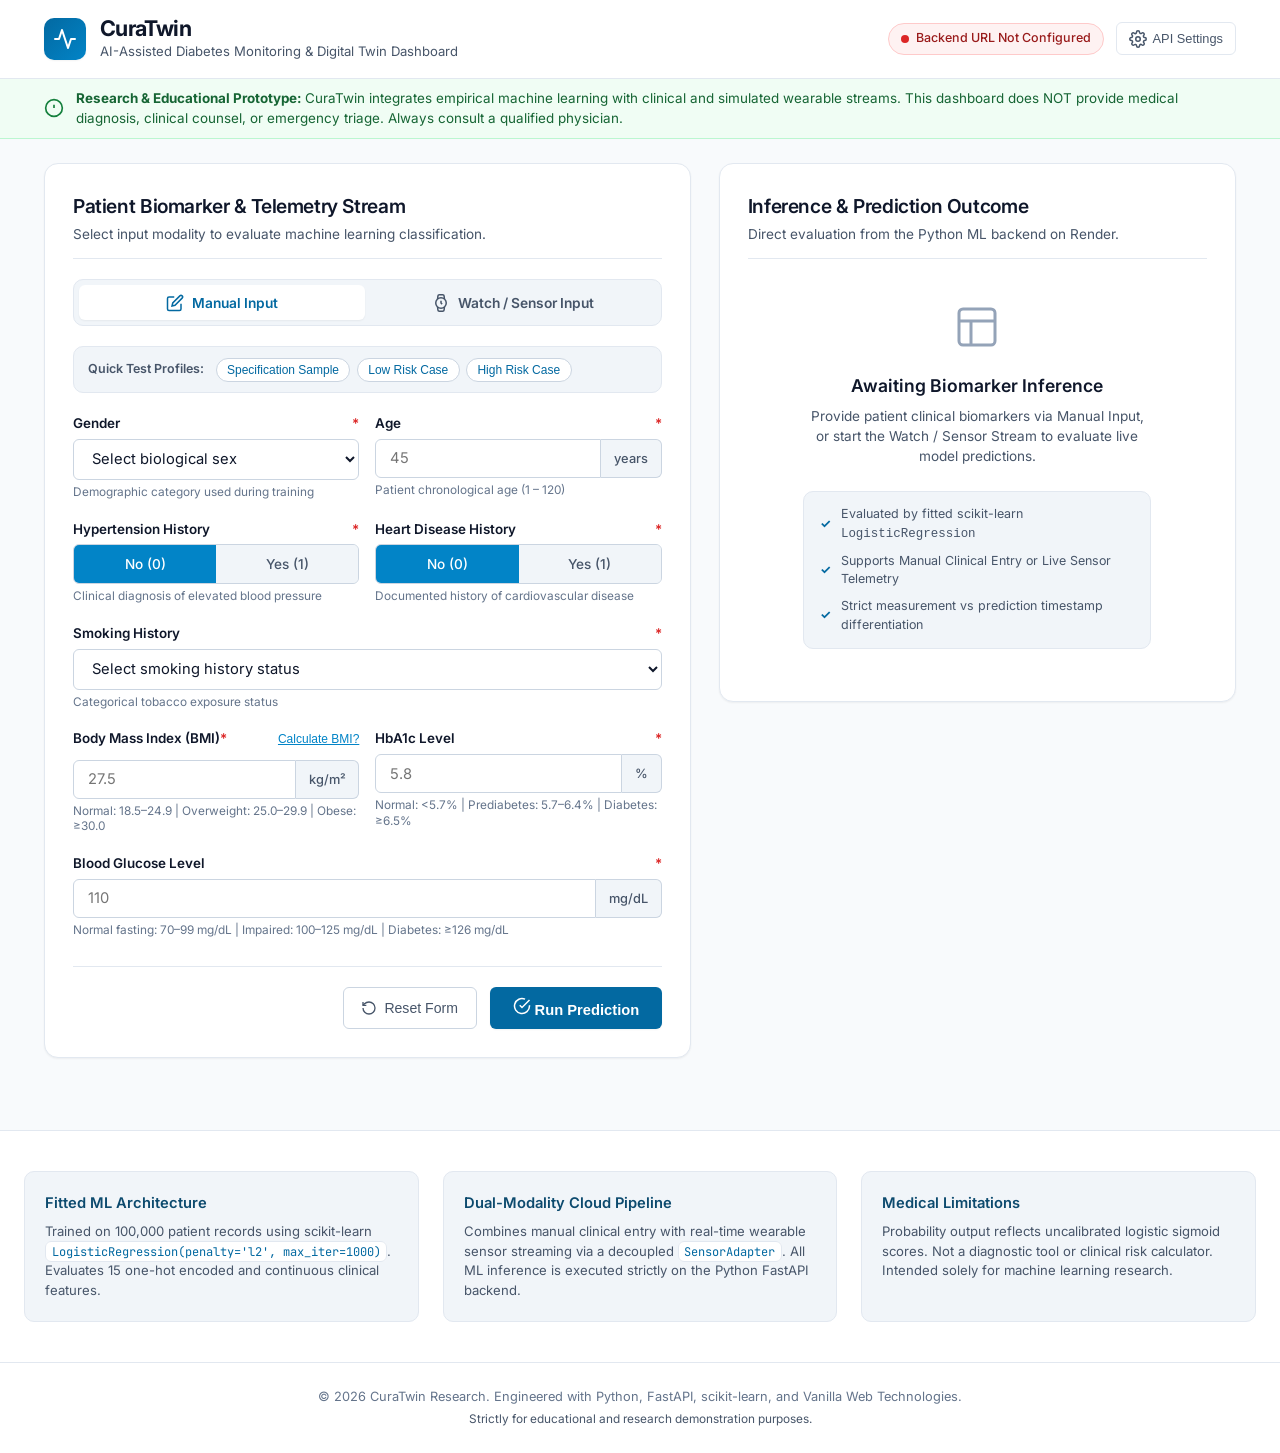
==== frontend/index.html @ a69159b0 "feat: add CuraTwin FastAPI backend and ML model artifact" ====
<!DOCTYPE html>
<html lang="en">
<head>
  <meta charset="UTF-8" />
  <meta name="viewport" content="width=device-width, initial-scale=1.0" />
  <title>CuraTwin — AI-Assisted Diabetes Monitoring &amp; Digital Twin Dashboard</title>
  <meta name="description" content="AI-assisted diabetes monitoring and patient digital twin prototype combining manual clinical inputs with wearable sensor telemetry." />
  
  <!-- Modern Healthcare Typography -->
  <link rel="preconnect" href="https://fonts.googleapis.com" />
  <link rel="preconnect" href="https://fonts.gstatic.com" crossorigin />
  <link href="https://fonts.googleapis.com/css2?family=Inter:wght@300;400;500;600;700&family=JetBrains+Mono:wght@400;500&display=swap" rel="stylesheet" />
  
  <!-- Stylesheet -->
  <link rel="stylesheet" href="./style.css" />
</head>
<body>
  <!-- Header / Navigation -->
  <header class="app-header" role="banner">
    <div class="header-container">
      <div class="brand-group">
        <div class="brand-icon" aria-hidden="true">
          <svg width="24" height="24" viewBox="0 0 24 24" fill="none" stroke="currentColor" stroke-width="2" stroke-linecap="round" stroke-linejoin="round">
            <path d="M22 12h-4l-3 9L9 3l-3 9H2" />
          </svg>
        </div>
        <div>
          <h1 class="brand-title">CuraTwin</h1>
          <p class="brand-subtitle">AI-Assisted Diabetes Monitoring &amp; Digital Twin Dashboard</p>
        </div>
      </div>

      <!-- Backend Connection Status Indicator & API Config -->
      <div class="header-actions">
        <div id="backend-status-badge" class="status-badge status-checking" role="status" aria-live="polite">
          <span class="status-dot"></span>
          <span id="backend-status-text" class="status-label">Checking Backend...</span>
        </div>
        <button id="btn-api-config" class="btn-ghost" title="Configure API URL" aria-label="Configure API endpoint URL">
          <svg width="18" height="18" viewBox="0 0 24 24" fill="none" stroke="currentColor" stroke-width="2" stroke-linecap="round" stroke-linejoin="round">
            <circle cx="12" cy="12" r="3" />
            <path d="M19.4 15a1.65 1.65 0 0 0 .33 1.82l.06.06a2 2 0 0 1 0 2.83 2 2 0 0 1-2.83 0l-.06-.06a1.65 1.65 0 0 0-1.82-.33 1.65 1.65 0 0 0-1 1.51V21a2 2 0 0 1-2 2 2 2 0 0 1-2-2v-.09A1.65 1.65 0 0 0 9 19.4a1.65 1.65 0 0 0-1.82.33l-.06.06a2 2 0 0 1-2.83 0 2 2 0 0 1 0-2.83l.06-.06a1.65 1.65 0 0 0 .33-1.82 1.65 1.65 0 0 0-1.51-1H3a2 2 0 0 1-2-2 2 2 0 0 1 2-2h.09A1.65 1.65 0 0 0 4.6 9a1.65 1.65 0 0 0-.33-1.82l-.06-.06a2 2 0 0 1 0-2.83 2 2 0 0 1 2.83 0l.06.06a1.65 1.65 0 0 0 1.82.33H9a1.65 1.65 0 0 0 1-1.51V3a2 2 0 0 1 2-2 2 2 0 0 1 2 2v.09a1.65 1.65 0 0 0 1 1.51 1.65 1.65 0 0 0 1.82-.33l.06-.06a2 2 0 0 1 2.83 0 2 2 0 0 1 0 2.83l-.06.06a1.65 1.65 0 0 0-.33 1.82V9a1.65 1.65 0 0 0 1.51 1H21a2 2 0 0 1 2 2 2 2 0 0 1-2 2h-.09a1.65 1.65 0 0 0-1.51 1z" />
          </svg>
          <span class="btn-text">API Settings</span>
        </button>
      </div>
    </div>
  </header>

  <!-- Research Disclaimer Banner -->
  <div class="banner-disclaimer" role="alert">
    <div class="banner-content">
      <svg class="banner-icon" width="20" height="20" viewBox="0 0 24 24" fill="none" stroke="currentColor" stroke-width="2">
        <circle cx="12" cy="12" r="10" />
        <line x1="12" y1="8" x2="12" y2="12" />
        <line x1="12" y1="16" x2="12.01" y2="16" />
      </svg>
      <div>
        <strong>Research &amp; Educational Prototype:</strong>
        CuraTwin integrates empirical machine learning with clinical and simulated wearable streams. This dashboard does NOT provide medical diagnosis, clinical counsel, or emergency triage. Always consult a qualified physician.
      </div>
    </div>
  </div>

  <!-- API URL Configuration Modal (Hidden by default) -->
  <dialog id="modal-api-config" class="modal">
    <div class="modal-card">
      <div class="modal-header">
        <h3 class="modal-title">Backend API Endpoint</h3>
        <button id="btn-close-modal" class="btn-icon" aria-label="Close settings">&times;</button>
      </div>
      <p class="modal-desc">
        Configure the active REST API URL. For production deployments on GitHub Pages, point this to your Render service.
      </p>
      <div class="form-group">
        <label for="input-api-url" class="field-label">API Base URL</label>
        <input type="url" id="input-api-url" class="form-control" placeholder="https://diawatch-ai-backend.onrender.com" />
        <span class="field-hint">e.g. <code>https://diawatch-ai-backend.onrender.com</code> or <code>http://localhost:8000</code></span>
      </div>
      <div class="modal-footer">
        <button id="btn-reset-api-url" class="btn-secondary">Reset to Default</button>
        <button id="btn-test-save-api" class="btn-primary">Test &amp; Save</button>
      </div>
    </div>
  </dialog>

  <!-- Main Application Container -->
  <main class="main-layout" role="main">
    <div class="grid-container">
      
      <!-- LEFT COLUMN: Dual-Mode Patient Input & Telemetry Card -->
      <section class="card form-card" aria-labelledby="form-heading">
        <div class="card-header">
          <div>
            <h2 id="form-heading" class="card-title">Patient Biomarker &amp; Telemetry Stream</h2>
            <p class="card-subtitle">Select input modality to evaluate machine learning classification.</p>
          </div>
        </div>

        <!-- Mode Selector: Manual Clinical Input vs Watch / Sensor Input -->
        <div class="mode-tabs-container" role="tablist" aria-label="Data Input Mode">
          <button type="button" id="tab-mode-manual" class="mode-tab active" role="tab" aria-selected="true" aria-controls="view-mode-manual">
            <svg width="18" height="18" viewBox="0 0 24 24" fill="none" stroke="currentColor" stroke-width="2">
              <path d="M11 4H4a2 2 0 0 0-2 2v14a2 2 0 0 0 2 2h14a2 2 0 0 0 2-2v-7" />
              <path d="M18.5 2.5a2.121 2.121 0 0 1 3 3L12 15l-4 1 1-4 9.5-9.5z" />
            </svg>
            <span>Manual Input</span>
          </button>
          <button type="button" id="tab-mode-sensor" class="mode-tab" role="tab" aria-selected="false" aria-controls="view-mode-sensor">
            <svg width="18" height="18" viewBox="0 0 24 24" fill="none" stroke="currentColor" stroke-width="2">
              <circle cx="12" cy="12" r="7" />
              <polyline points="12 9 12 12 13.5 13.5" />
              <path d="M16.51 17.35l-.35 3.83a2 2 0 0 1-2 1.82H9.83a2 2 0 0 1-2-1.82l-.35-3.83m.01-10.7l.35-3.83A2 2 0 0 1 9.83 1h4.35a2 2 0 0 1 2 1.82l.35 3.83" />
            </svg>
            <span>Watch / Sensor Input</span>
            <span id="sensor-tab-live-badge" class="tab-live-badge" hidden>LIVE</span>
          </button>
        </div>

        <!-- ================================================================= -->
        <!-- MODE A: MANUAL CLINICAL INPUT (Existing Form Completely Preserved) -->
        <!-- ================================================================= -->
        <div id="view-mode-manual" class="mode-view active" role="tabpanel" aria-labelledby="tab-mode-manual">
          
          <!-- Quick Profile Presets -->
          <div class="preset-bar">
            <span class="preset-label">Quick Test Profiles:</span>
            <div class="preset-buttons">
              <button type="button" id="btn-preset-prompt" class="btn-pill" title="Load sample from project specification">Specification Sample</button>
              <button type="button" id="btn-preset-healthy" class="btn-pill" title="Load healthy biomarker profile">Low Risk Case</button>
              <button type="button" id="btn-preset-elevated" class="btn-pill" title="Load elevated risk biomarker profile">High Risk Case</button>
            </div>
          </div>

          <form id="diabetes-form" novalidate>
            <div class="form-grid">
              
              <!-- Gender -->
              <div class="form-group">
                <label for="gender" class="field-label">
                  Gender <span class="required">*</span>
                </label>
                <select id="gender" name="gender" class="form-control" required aria-required="true">
                  <option value="" disabled selected>Select biological sex</option>
                  <option value="Female">Female</option>
                  <option value="Male">Male</option>
                  <option value="Other">Other</option>
                </select>
                <span class="field-hint">Demographic category used during training</span>
              </div>

              <!-- Age -->
              <div class="form-group">
                <label for="age" class="field-label">
                  Age <span class="required">*</span>
                </label>
                <div class="input-with-addon">
                  <input type="number" id="age" name="age" class="form-control" min="1" max="120" step="1" placeholder="45" required aria-required="true" />
                  <span class="input-addon">years</span>
                </div>
                <span class="field-hint">Patient chronological age (1 – 120)</span>
              </div>

              <!-- Hypertension Toggle -->
              <div class="form-group">
                <label class="field-label">
                  Hypertension History <span class="required">*</span>
                </label>
                <div class="toggle-group" role="radiogroup" aria-label="Hypertension History">
                  <label class="toggle-option">
                    <input type="radio" name="hypertension" value="0" checked />
                    <span class="toggle-pill">No (0)</span>
                  </label>
                  <label class="toggle-option">
                    <input type="radio" name="hypertension" value="1" />
                    <span class="toggle-pill">Yes (1)</span>
                  </label>
                </div>
                <span class="field-hint">Clinical diagnosis of elevated blood pressure</span>
              </div>

              <!-- Heart Disease Toggle -->
              <div class="form-group">
                <label class="field-label">
                  Heart Disease History <span class="required">*</span>
                </label>
                <div class="toggle-group" role="radiogroup" aria-label="Heart Disease History">
                  <label class="toggle-option">
                    <input type="radio" name="heart_disease" value="0" checked />
                    <span class="toggle-pill">No (0)</span>
                  </label>
                  <label class="toggle-option">
                    <input type="radio" name="heart_disease" value="1" />
                    <span class="toggle-pill">Yes (1)</span>
                  </label>
                </div>
                <span class="field-hint">Documented history of cardiovascular disease</span>
              </div>

              <!-- Smoking History -->
              <div class="form-group full-width">
                <label for="smoking_history" class="field-label">
                  Smoking History <span class="required">*</span>
                </label>
                <select id="smoking_history" name="smoking_history" class="form-control" required aria-required="true">
                  <option value="" disabled selected>Select smoking history status</option>
                  <option value="never">never (Never smoked)</option>
                  <option value="former">former (Quit smoking)</option>
                  <option value="current">current (Currently active smoker)</option>
                  <option value="ever">ever (Has smoked in the past)</option>
                  <option value="not current">not current (Past smoker, not currently active)</option>
                  <option value="No Info">No Info (Information unrecorded or unknown)</option>
                </select>
                <span class="field-hint">Categorical tobacco exposure status</span>
              </div>

              <!-- BMI (Body Mass Index) -->
              <div class="form-group">
                <div class="label-with-tool">
                  <label for="bmi" class="field-label">
                    Body Mass Index (BMI) <span class="required">*</span>
                  </label>
                  <button type="button" id="btn-toggle-bmi-calc" class="link-button" aria-expanded="false" aria-controls="bmi-calculator-drawer">
                    Calculate BMI?
                  </button>
                </div>
                <div class="input-with-addon">
                  <input type="number" id="bmi" name="bmi" class="form-control" min="10.0" max="95.0" step="0.1" placeholder="27.5" required aria-required="true" />
                  <span class="input-addon">kg/m²</span>
                </div>
                <span class="field-hint">Normal: 18.5–24.9 | Overweight: 25.0–29.9 | Obese: ≥30.0</span>

                <!-- Inline Quick BMI Calculator Helper -->
                <div id="bmi-calculator-drawer" class="calculator-drawer" hidden>
                  <div class="calc-row">
                    <div>
                      <label for="calc-height" class="mini-label">Height (cm)</label>
                      <input type="number" id="calc-height" class="form-control mini" placeholder="170" min="50" max="250" />
                    </div>
                    <div>
                      <label for="calc-weight" class="mini-label">Weight (kg)</label>
                      <input type="number" id="calc-weight" class="form-control mini" placeholder="75" min="20" max="300" />
                    </div>
                    <button type="button" id="btn-apply-calc-bmi" class="btn-mini-apply">Apply</button>
                  </div>
                </div>
              </div>

              <!-- HbA1c Level -->
              <div class="form-group">
                <label for="HbA1c_level" class="field-label">
                  HbA1c Level <span class="required">*</span>
                </label>
                <div class="input-with-addon">
                  <input type="number" id="HbA1c_level" name="HbA1c_level" class="form-control" min="3.5" max="16.0" step="0.1" placeholder="5.8" required aria-required="true" />
                  <span class="input-addon">%</span>
                </div>
                <span class="field-hint">Normal: &lt;5.7% | Prediabetes: 5.7–6.4% | Diabetes: ≥6.5%</span>
              </div>

              <!-- Blood Glucose Level -->
              <div class="form-group full-width">
                <label for="blood_glucose_level" class="field-label">
                  Blood Glucose Level <span class="required">*</span>
                </label>
                <div class="input-with-addon">
                  <input type="number" id="blood_glucose_level" name="blood_glucose_level" class="form-control" min="40" max="500" step="1" placeholder="110" required aria-required="true" />
                  <span class="input-addon">mg/dL</span>
                </div>
                <span class="field-hint">Normal fasting: 70–99 mg/dL | Impaired: 100–125 mg/dL | Diabetes: ≥126 mg/dL</span>
              </div>

            </div>

            <!-- Form Action Controls -->
            <div class="form-actions">
              <button type="button" id="btn-reset-form" class="btn-secondary">
                <svg width="16" height="16" viewBox="0 0 24 24" fill="none" stroke="currentColor" stroke-width="2">
                  <path d="M3 12a9 9 0 1 0 9-9 9.75 9.75 0 0 0-6.74 2.74L3 8" />
                  <path d="M3 3v5h5" />
                </svg>
                Reset Form
              </button>
              <button type="submit" id="btn-submit-predict" class="btn-primary">
                <span class="btn-content-default">
                  <svg width="18" height="18" viewBox="0 0 24 24" fill="none" stroke="currentColor" stroke-width="2">
                    <path d="M22 11.08V12a10 10 0 1 1-5.93-9.14" />
                    <polyline points="22 4 12 14.01 9 11.01" />
                  </svg>
                  Run Prediction
                </span>
                <span class="btn-content-loading" hidden>
                  <span class="spinner"></span>
                  Evaluating Model...
                </span>
              </button>
            </div>
          </form>
        </div>

        <!-- ================================================================= -->
        <!-- MODE B: WATCH / SENSOR STREAMING PANEL -->
        <!-- ================================================================= -->
        <div id="view-mode-sensor" class="mode-view" role="tabpanel" aria-labelledby="tab-mode-sensor" hidden>
          
          <!-- Device Header & Connection Status -->
          <div class="sensor-header-bar">
            <div class="sensor-device-info">
              <div class="device-icon-box" aria-hidden="true">
                <svg width="22" height="22" viewBox="0 0 24 24" fill="none" stroke="currentColor" stroke-width="2">
                  <circle cx="12" cy="12" r="7" />
                  <polyline points="12 9 12 12 13.5 13.5" />
                  <path d="M16.51 17.35l-.35 3.83a2 2 0 0 1-2 1.82H9.83a2 2 0 0 1-2-1.82l-.35-3.83m.01-10.7l.35-3.83A2 2 0 0 1 9.83 1h4.35a2 2 0 0 1 2 1.82l.35 3.83" />
                </svg>
              </div>
              <div>
                <div class="device-name-row">
                  <span class="device-title" id="sensor-device-name">CuraWatch-B12</span>
                  <span class="device-protocol-tag">Simulated CGM &amp; BLE Telemetry</span>
                </div>
                <div class="device-subtitle">Real-Time Physiological Biomarker Stream Adapter</div>
              </div>
            </div>

            <!-- Real-Time Sensor State Badge -->
            <div id="sensor-connection-badge" class="sensor-status-badge sensor-state-disconnected" role="status" aria-live="polite">
              <span class="sensor-status-dot"></span>
              <span id="sensor-connection-text">Disconnected</span>
            </div>
          </div>

          <!-- Educational Hardware Notice -->
          <div class="sensor-notice-box">
            <svg width="18" height="18" viewBox="0 0 24 24" fill="none" stroke="currentColor" stroke-width="2">
              <circle cx="12" cy="12" r="10" />
              <line x1="12" y1="16" x2="12" y2="12" />
              <line x1="12" y1="8" x2="12.01" y2="8" />
            </svg>
            <div>
              <strong>Simulated Sensor Stream:</strong> Consumer smartwatches do not measure blood glucose natively. This demonstration couples an emulated Continuous Glucose Monitor (CGM) with smartwatch PPG vitals via our clean <code>SensorAdapter</code> interface.
            </div>
          </div>

          <!-- Stream Controls & Interval -->
          <div class="stream-controls-card">
            <div class="stream-buttons-group">
              <button type="button" id="btn-sensor-start" class="btn-primary btn-sm">
                <svg width="16" height="16" viewBox="0 0 24 24" fill="none" stroke="currentColor" stroke-width="2">
                  <polygon points="5 3 19 12 5 21 5 3" />
                </svg>
                <span>Start Stream</span>
              </button>
              <button type="button" id="btn-sensor-pause" class="btn-secondary btn-sm" disabled>
                <svg width="16" height="16" viewBox="0 0 24 24" fill="none" stroke="currentColor" stroke-width="2">
                  <rect x="6" y="4" width="4" height="16" />
                  <rect x="14" y="4" width="4" height="16" />
                </svg>
                <span id="label-pause-btn">Pause</span>
              </button>
              <button type="button" id="btn-sensor-stop" class="btn-secondary btn-sm" disabled>
                <svg width="16" height="16" viewBox="0 0 24 24" fill="none" stroke="currentColor" stroke-width="2">
                  <rect x="4" y="4" width="16" height="16" />
                </svg>
                <span>Stop</span>
              </button>
              <button type="button" id="btn-sensor-reset" class="btn-ghost btn-sm">
                <svg width="16" height="16" viewBox="0 0 24 24" fill="none" stroke="currentColor" stroke-width="2">
                  <path d="M3 12a9 9 0 1 0 9-9 9.75 9.75 0 0 0-6.74 2.74L3 8" />
                  <path d="M3 3v5h5" />
                </svg>
                <span>Reset</span>
              </button>
            </div>

            <!-- Stream Speed Selector -->
            <div class="stream-speed-selector">
              <label for="select-stream-interval" class="speed-label">Interval:</label>
              <select id="select-stream-interval" class="form-control-compact">
                <option value="2000">2s (Fast Demo)</option>
                <option value="4000" selected>4s (Standard)</option>
                <option value="8000">8s (Clinical)</option>
              </select>
            </div>
          </div>

          <!-- Real-Time Biomarker Telemetry Cards (3-column) -->
          <div class="telemetry-grid">
            
            <!-- Live Blood Glucose Card -->
            <div class="telemetry-card telemetry-glucose">
              <div class="telemetry-header">
                <span class="telemetry-label">Live Glucose (CGM)</span>
                <span id="telemetry-trend-arrow" class="trend-pill trend-stable" title="Glucose trend direction">
                  &rarr; Stable
                </span>
              </div>
              <div class="telemetry-value-row">
                <span id="telemetry-glucose-val" class="telemetry-number">--</span>
                <span class="telemetry-unit">mg/dL</span>
              </div>
              <div class="telemetry-footer">
                <span id="telemetry-glucose-status" class="telemetry-status-tag">Waiting for stream</span>
                <span id="telemetry-glucose-time" class="telemetry-time">--:--:--</span>
              </div>
            </div>

            <!-- Heart Rate Card -->
            <div class="telemetry-card telemetry-hr">
              <div class="telemetry-header">
                <span class="telemetry-label">Heart Rate (PPG)</span>
                <span class="pulse-heart-icon" aria-hidden="true">&hearts;</span>
              </div>
              <div class="telemetry-value-row">
                <span id="telemetry-hr-val" class="telemetry-number">--</span>
                <span class="telemetry-unit">BPM</span>
              </div>
              <div class="telemetry-footer">
                <span class="telemetry-status-tag">Resting / Active</span>
                <span id="telemetry-hr-time" class="telemetry-time">--:--:--</span>
              </div>
            </div>

            <!-- Steps / Physical Activity Card -->
            <div class="telemetry-card telemetry-steps">
              <div class="telemetry-header">
                <span class="telemetry-label">Daily Steps (IMU)</span>
                <span class="activity-icon">&#128099;</span>
              </div>
              <div class="telemetry-value-row">
                <span id="telemetry-steps-val" class="telemetry-number">--</span>
                <span class="telemetry-unit">steps</span>
              </div>
              <div class="telemetry-footer">
                <span class="telemetry-status-tag">Cumulative count</span>
                <span id="telemetry-steps-time" class="telemetry-time">--:--:--</span>
              </div>
            </div>

          </div>

          <!-- Real-Time Glucose Continuous Trend Chart -->
          <div class="trend-chart-card">
            <div class="trend-chart-header">
              <div>
                <h4 class="trend-chart-title">Continuous Glucose Telemetry Trend</h4>
                <p class="trend-chart-subtitle">Real-time rolling trajectory with target glycemic boundaries</p>
              </div>
              <div class="chart-legend">
                <span class="legend-target"><span class="legend-box"></span> Target (70–140 mg/dL)</span>
                <span class="legend-cgm"><span class="legend-line"></span> Sensor Stream</span>
              </div>
            </div>
            
            <div class="trend-chart-viewport" id="trend-chart-viewport">
              <svg id="svg-glucose-trend" class="trend-svg" viewBox="0 0 520 160" preserveAspectRatio="none">
                <!-- Target Normal Glycemic Range Band -->
                <rect x="0" y="45" width="520" height="65" fill="#f0fdf4" opacity="0.8" />
                <line x1="0" y1="45" x2="520" y2="45" stroke="#bbf7d0" stroke-width="1" stroke-dasharray="3,3" />
                <line x1="0" y1="110" x2="520" y2="110" stroke="#bbf7d0" stroke-width="1" stroke-dasharray="3,3" />
                
                <!-- Guidelines & Labels -->
                <text x="6" y="40" font-size="9" fill="#166534" font-family="sans-serif">140 mg/dL (Elevated)</text>
                <text x="6" y="125" font-size="9" fill="#166534" font-family="sans-serif">70 mg/dL (Baseline)</text>

                <!-- Dynamic Path & Points (Populated by app.js) -->
                <path id="svg-chart-path" fill="none" stroke="#0284c7" stroke-width="2.5" stroke-linecap="round" stroke-linejoin="round" d="" />
                <g id="svg-chart-dots"></g>
              </svg>
              <div id="chart-empty-placeholder" class="chart-placeholder">
                Connect and start stream to plot real-time biomarker readings.
              </div>
            </div>
          </div>

          <!-- Linked Patient Clinical Profile (ML Requirement) -->
          <div class="linked-profile-card">
            <div class="linked-profile-header">
              <div>
                <h4 class="linked-profile-title">Linked Patient Baseline Profile</h4>
                <p class="linked-profile-desc">
                  The trained ML model requires 8 clinical biomarkers. Sensor streams update blood glucose; baseline demographic features are supplied by this profile.
                </p>
              </div>
              <button type="button" id="btn-sync-profile-from-form" class="btn-ghost btn-sm" title="Sync current manual form values into linked profile">
                <svg width="14" height="14" viewBox="0 0 24 24" fill="none" stroke="currentColor" stroke-width="2">
                  <path d="M21.5 2v6h-6M2.5 22v-6h6M2 11.5a10 10 0 0 1 18.8-4.3M22 12.5a10 10 0 0 1-18.8 4.2" />
                </svg>
                <span>Sync from Form</span>
              </button>
            </div>

            <div class="linked-profile-grid" id="linked-profile-summary-grid">
              <!-- Dynamically mirrored from patient profile -->
              <div class="profile-chip"><span class="chip-k">Age:</span> <span class="chip-v" id="chip-age">45 yrs</span></div>
              <div class="profile-chip"><span class="chip-k">Gender:</span> <span class="chip-v" id="chip-gender">Female</span></div>
              <div class="profile-chip"><span class="chip-k">BMI:</span> <span class="chip-v" id="chip-bmi">27.5</span></div>
              <div class="profile-chip"><span class="chip-k">HbA1c:</span> <span class="chip-v" id="chip-hba1c">5.8%</span></div>
              <div class="profile-chip"><span class="chip-k">Hypertension:</span> <span class="chip-v" id="chip-hyper">No (0)</span></div>
              <div class="profile-chip"><span class="chip-k">Heart Disease:</span> <span class="chip-v" id="chip-hd">No (0)</span></div>
              <div class="profile-chip"><span class="chip-k">Smoking:</span> <span class="chip-v" id="chip-smoking">never</span></div>
            </div>
          </div>

          <!-- Prediction Ingestion Policy & Manual Evaluate Button -->
          <div class="sensor-prediction-bar">
            <div class="policy-checkbox-group">
              <label class="policy-toggle">
                <input type="checkbox" id="chk-auto-predict-stream" checked />
                <span class="policy-label">
                  <strong>Live Prediction Policy:</strong> Auto-evaluate model when new glucose arrives (throttled to 10s)
                </span>
              </label>
            </div>
            <button type="button" id="btn-predict-sensor-now" class="btn-primary btn-sm">
              <svg width="16" height="16" viewBox="0 0 24 24" fill="none" stroke="currentColor" stroke-width="2">
                <polygon points="5 3 19 12 5 21 5 3" />
              </svg>
              <span>Predict with Latest Reading</span>
            </button>
          </div>

          <!-- Recent Sensor Telemetry Stream Log Table -->
          <div class="telemetry-log-card">
            <h4 class="telemetry-log-title">Live Sensor Event Log</h4>
            <div class="telemetry-table-wrapper">
              <table class="telemetry-table" aria-label="Recent Sensor Telemetry Measurements">
                <thead>
                  <tr>
                    <th>Time</th>
                    <th>Glucose (mg/dL)</th>
                    <th>Trend</th>
                    <th>Heart Rate</th>
                    <th>Steps</th>
                    <th>Provenance</th>
                  </tr>
                </thead>
                <tbody id="telemetry-log-tbody">
                  <tr class="empty-row">
                    <td colspan="6">No telemetry received yet. Click Start Stream above.</td>
                  </tr>
                </tbody>
              </table>
            </div>
          </div>

        </div>

      </section>

      <!-- RIGHT COLUMN: Model Results, Inference Details & Provenance Card -->
      <section class="card results-card" aria-labelledby="results-heading">
        <div class="card-header">
          <div>
            <h2 id="results-heading" class="card-title">Inference &amp; Prediction Outcome</h2>
            <p class="card-subtitle">Direct evaluation from the Python ML backend on Render.</p>
          </div>
        </div>

        <div id="results-container" class="results-body" aria-live="polite">
          
          <!-- INITIAL IDLE STATE -->
          <div id="state-idle" class="result-state active">
            <div class="empty-state">
              <div class="empty-icon" aria-hidden="true">
                <svg width="48" height="48" viewBox="0 0 24 24" fill="none" stroke="#94a3b8" stroke-width="1.5">
                  <rect x="3" y="3" width="18" height="18" rx="2" />
                  <path d="M3 9h18" />
                  <path d="M9 21V9" />
                </svg>
              </div>
              <h3 class="empty-title">Awaiting Biomarker Inference</h3>
              <p class="empty-desc">
                Provide patient clinical biomarkers via Manual Input, or start the Watch / Sensor Stream to evaluate live model predictions.
              </p>
              <div class="empty-checklist">
                <div class="checklist-item">
                  <span class="check-bullet">&#10003;</span>
                  <span>Evaluated by fitted scikit-learn <code>LogisticRegression</code></span>
                </div>
                <div class="checklist-item">
                  <span class="check-bullet">&#10003;</span>
                  <span>Supports Manual Clinical Entry or Live Sensor Telemetry</span>
                </div>
                <div class="checklist-item">
                  <span class="check-bullet">&#10003;</span>
                  <span>Strict measurement vs prediction timestamp differentiation</span>
                </div>
              </div>
            </div>
          </div>

          <!-- LOADING STATE -->
          <div id="state-loading" class="result-state" hidden>
            <div class="loading-state">
              <div class="pulse-ring"></div>
              <h3 class="loading-title">Communicating with Backend...</h3>
              <p id="loading-stage-text" class="loading-desc">Sending REST payload to Render FastAPI server...</p>
              <div class="skeleton-card">
                <div class="skeleton-line full"></div>
                <div class="skeleton-line half"></div>
                <div class="skeleton-line three-quarter"></div>
              </div>
            </div>
          </div>

          <!-- SUCCESS RESULT STATE -->
          <div id="state-success" class="result-state" hidden>
            <div class="result-content">
              
              <!-- Stale Prediction Notice (Shown when newer sensor reading exists) -->
              <div id="stale-prediction-notice" class="notice-stale" hidden>
                <div class="notice-stale-content">
                  <svg width="18" height="18" viewBox="0 0 24 24" fill="none" stroke="currentColor" stroke-width="2">
                    <circle cx="12" cy="12" r="10" />
                    <line x1="12" y1="8" x2="12" y2="12" />
                    <line x1="12" y1="16" x2="12.01" y2="16" />
                  </svg>
                  <div>
                    <span id="stale-notice-text">A newer sensor reading has arrived. This outcome reflects previous biomarkers.</span>
                  </div>
                </div>
                <button type="button" id="btn-re-evaluate-stale" class="btn-mini-reevaluate">Re-evaluate</button>
              </div>

              <!-- Classification Badge & Label -->
              <div id="prediction-badge" class="outcome-badge outcome-negative">
                <div class="badge-icon" id="outcome-icon">
                  <svg width="24" height="24" viewBox="0 0 24 24" fill="none" stroke="currentColor" stroke-width="2">
                    <polyline points="20 6 9 17 4 12" />
                  </svg>
                </div>
                <div>
                  <div class="outcome-header-row">
                    <span class="outcome-tag">Model Classification</span>
                    <span id="result-source-badge" class="badge-source">Manual Input</span>
                  </div>
                  <h3 id="outcome-label" class="outcome-title">Negative model classification</h3>
                </div>
              </div>

              <!-- Probability Gauge & Metric Display -->
              <div class="metric-card" id="probability-block">
                <div class="metric-header">
                  <span class="metric-label">Model Statistical Probability (Class 1)</span>
                  <span id="metric-probability-val" class="metric-value">4.72%</span>
                </div>
                <div class="gauge-bar-track">
                  <div id="gauge-bar-fill" class="gauge-bar-fill" style="width: 4.72%;"></div>
                </div>
                <div class="gauge-scale">
                  <span>0% (Low likelihood)</span>
                  <span>50% Threshold</span>
                  <span>100% (High likelihood)</span>
                </div>
                <p id="probability-note" class="metric-explanation">
                  Estimated probability output by the logistic regression sigmoid function.
                </p>
              </div>

              <!-- Input Features Echo / Audit Table -->
              <div class="audit-block">
                <div class="audit-header-row">
                  <h4 class="audit-title">Biomarker Feature Audit</h4>
                  <span id="audit-device-id" class="audit-device-tag">Device: Local Form</span>
                </div>
                <div class="summary-grid" id="audit-summary-grid">
                  <!-- Dynamically populated -->
                </div>
              </div>

              <!-- Dual Timestamps Provenance Footer -->
              <div class="provenance-footer">
                <div class="prov-item">
                  <span class="prov-k">Measurement Time:</span>
                  <span class="prov-v" id="prov-measurement-time">--:--:--</span>
                </div>
                <div class="prov-item">
                  <span class="prov-k">Prediction Time:</span>
                  <span class="prov-v" id="prov-prediction-time">--:--:--</span>
                </div>
              </div>

              <!-- Model Metadata Footer -->
              <div class="result-meta">
                <span>Model: <strong>LogisticRegression v1.0</strong></span>
                <span id="meta-timestamp">Evaluated on Render</span>
              </div>
            </div>
          </div>

          <!-- ERROR STATE -->
          <div id="state-error" class="result-state" hidden>
            <div class="error-state">
              <div class="error-icon" aria-hidden="true">
                <svg width="40" height="40" viewBox="0 0 24 24" fill="none" stroke="#dc2626" stroke-width="2">
                  <circle cx="12" cy="12" r="10" />
                  <line x1="12" y1="8" x2="12" y2="12" />
                  <line x1="12" y1="16" x2="12.01" y2="16" />
                </svg>
              </div>
              <h3 id="error-title" class="error-title">Inference Request Failed</h3>
              <p id="error-message" class="error-desc">
                Could not establish communication with the FastAPI backend service.
              </p>
              <div id="error-suggestion" class="error-hint-box">
                <strong>Troubleshooting Render Free Tier:</strong> If the backend has been idle, Render automatically spins down free instances. The first wake-up request takes 30 to 60 seconds. Please wait a moment and click Retry.
              </div>
              <div class="error-actions">
                <button type="button" id="btn-retry-inference" class="btn-primary">
                  <svg width="16" height="16" viewBox="0 0 24 24" fill="none" stroke="currentColor" stroke-width="2">
                    <polyline points="23 4 23 10 17 10" />
                    <polyline points="1 20 1 14 7 14" />
                    <path d="M3.51 9a9 9 0 0 1 14.85-3.36L23 10M1 14l4.64 4.36A9 9 0 0 0 20.49 15" />
                  </svg>
                  Retry Prediction
                </button>
              </div>
            </div>
          </div>

        </div>
      </section>

    </div>
  </main>

  <!-- Technical Information Section -->
  <section class="info-section">
    <div class="info-container">
      <div class="info-grid">
        <div class="info-card">
          <h4 class="info-heading">Fitted ML Architecture</h4>
          <p class="info-text">
            Trained on 100,000 patient records using scikit-learn <code>LogisticRegression(penalty='l2', max_iter=1000)</code>. Evaluates 15 one-hot encoded and continuous clinical features.
          </p>
        </div>
        <div class="info-card">
          <h4 class="info-heading">Dual-Modality Cloud Pipeline</h4>
          <p class="info-text">
            Combines manual clinical entry with real-time wearable sensor streaming via a decoupled <code>SensorAdapter</code>. All ML inference is executed strictly on the Python FastAPI backend.
          </p>
        </div>
        <div class="info-card">
          <h4 class="info-heading">Medical Limitations</h4>
          <p class="info-text">
            Probability output reflects uncalibrated logistic sigmoid scores. Not a diagnostic tool or clinical risk calculator. Intended solely for machine learning research.
          </p>
        </div>
      </div>
    </div>
  </section>

  <!-- App Footer -->
  <footer class="app-footer">
    <div class="footer-container">
      <p>&copy; 2026 CuraTwin Research. Engineered with Python, FastAPI, scikit-learn, and Vanilla Web Technologies.</p>
      <p class="footer-disclaimer">Strictly for educational and research demonstration purposes.</p>
    </div>
  </footer>

  <!-- Scripts -->
  <script src="./sensorAdapter.js"></script>
  <script src="./app.js"></script>
</body>
</html>
---- frontend/style.css ----
/* ==========================================================================
   DiaWatch AI — Clinical Dashboard Theme & Design System
   Color Palette: Pure white, subtle slate neutrals, clinical sapphire blues.
   Zero neon styling. WCAG AA accessible contrast throughout.
   ========================================================================== */

:root {
  /* Color Tokens */
  --bg-app: #f8fafc;
  --bg-card: #ffffff;
  --bg-subtle: #f1f5f9;
  --bg-hover: #e2e8f0;
  
  --primary-50: #f0f9ff;
  --primary-100: #e0f2fe;
  --primary-200: #bae6fd;
  --primary-500: #0ea5e9;
  --primary-600: #0284c7;
  --primary-700: #0369a1;
  --primary-800: #075985;
  --primary-900: #0c4a6e;

  --text-main: #0f172a;
  --text-muted: #475569;
  --text-light: #64748b;
  --text-inverted: #ffffff;

  --border-light: #e2e8f0;
  --border-medium: #cbd5e1;
  --border-focus: #0284c7;

  /* Clinical Status Accents (Non-neon, subdued medical grade) */
  --status-negative-bg: #ecfdf5;
  --status-negative-text: #065f46;
  --status-negative-border: #a7f3d0;
  --status-negative-accent: #059669;

  --status-positive-bg: #fef2f2;
  --status-positive-text: #991b1b;
  --status-positive-border: #fecaca;
  --status-positive-accent: #dc2626;

  --status-warning-bg: #fffbeb;
  --status-warning-text: #92400e;
  --status-warning-border: #fde68a;

  /* Typography */
  --font-sans: 'Inter', -apple-system, BlinkMacSystemFont, 'Segoe UI', Roboto, Helvetica, Arial, sans-serif;
  --font-mono: 'JetBrains Mono', monospace;

  /* Elevation */
  --shadow-sm: 0 1px 2px 0 rgba(0, 0, 0, 0.05);
  --shadow-md: 0 4px 6px -1px rgba(0, 0, 0, 0.07), 0 2px 4px -2px rgba(0, 0, 0, 0.05);
  --shadow-lg: 0 10px 15px -3px rgba(0, 0, 0, 0.07), 0 4px 6px -4px rgba(0, 0, 0, 0.05);

  --radius-sm: 6px;
  --radius-md: 10px;
  --radius-lg: 14px;
  --radius-full: 9999px;
  
  --transition: all 0.2s ease-in-out;
}

/* --------------------------------------------------------------------------
   Reset & Global Base
   -------------------------------------------------------------------------- */
*, *::before, *::after {
  box-sizing: border-box;
  margin: 0;
  padding: 0;
}

body {
  font-family: var(--font-sans);
  background-color: var(--bg-app);
  color: var(--text-main);
  line-height: 1.5;
  min-height: 100vh;
  display: flex;
  flex-direction: column;
  -webkit-font-smoothing: antialiased;
}

/* --------------------------------------------------------------------------
   Header & Navigation
   -------------------------------------------------------------------------- */
.app-header {
  background-color: var(--bg-card);
  border-bottom: 1px solid var(--border-light);
  position: sticky;
  top: 0;
  z-index: 40;
}

.header-container {
  max-width: 1240px;
  margin: 0 auto;
  padding: 1rem 1.5rem;
  display: flex;
  align-items: center;
  justify-content: space-between;
  gap: 1rem;
}

.brand-group {
  display: flex;
  align-items: center;
  gap: 0.85rem;
}

.brand-icon {
  width: 42px;
  height: 42px;
  border-radius: var(--radius-md);
  background: linear-gradient(135deg, var(--primary-700), var(--primary-600));
  color: #ffffff;
  display: flex;
  align-items: center;
  justify-content: center;
  box-shadow: var(--shadow-sm);
  flex-shrink: 0;
}

.brand-title {
  font-size: 1.35rem;
  font-weight: 700;
  letter-spacing: -0.025em;
  color: var(--text-main);
  line-height: 1.2;
}

.brand-subtitle {
  font-size: 0.82rem;
  color: var(--text-muted);
  font-weight: 400;
}

.header-actions {
  display: flex;
  align-items: center;
  gap: 0.75rem;
}

/* Status Badges */
.status-badge {
  display: inline-flex;
  align-items: center;
  gap: 0.45rem;
  padding: 0.35rem 0.75rem;
  border-radius: var(--radius-full);
  font-size: 0.78rem;
  font-weight: 500;
  border: 1px solid var(--border-light);
  background-color: var(--bg-card);
  transition: var(--transition);
}

.status-dot {
  width: 8px;
  height: 8px;
  border-radius: 50%;
  flex-shrink: 0;
}

.status-checking {
  color: var(--text-muted);
}
.status-checking .status-dot {
  background-color: #94a3b8;
  animation: pulse-dot 1.5s infinite;
}

.status-online {
  color: var(--status-negative-text);
  background-color: var(--status-negative-bg);
  border-color: var(--status-negative-border);
}
.status-online .status-dot {
  background-color: var(--status-negative-accent);
}

.status-offline {
  color: var(--status-positive-text);
  background-color: var(--status-positive-bg);
  border-color: var(--status-positive-border);
}
.status-offline .status-dot {
  background-color: var(--status-positive-accent);
}

@keyframes pulse-dot {
  0%, 100% { opacity: 1; transform: scale(1); }
  50% { opacity: 0.4; transform: scale(0.85); }
}

/* --------------------------------------------------------------------------
   Disclaimer Banner
   -------------------------------------------------------------------------- */
.banner-disclaimer {
  background-color: #f0fdf4;
  border-bottom: 1px solid #bbf7d0;
  color: #166534;
  font-size: 0.84rem;
}

.banner-content {
  max-width: 1240px;
  margin: 0 auto;
  padding: 0.6rem 1.5rem;
  display: flex;
  align-items: center;
  gap: 0.75rem;
}

.banner-icon {
  flex-shrink: 0;
  color: #15803d;
}

/* --------------------------------------------------------------------------
   Main Grid Layout
   -------------------------------------------------------------------------- */
.main-layout {
  flex: 1;
  max-width: 1240px;
  width: 100%;
  margin: 1.5rem auto;
  padding: 0 1.5rem;
}

.grid-container {
  display: grid;
  grid-template-columns: 1.25fr 1fr;
  gap: 1.75rem;
  align-items: start;
}

@media (max-width: 960px) {
  .grid-container {
    grid-template-columns: 1fr;
  }
}

/* --------------------------------------------------------------------------
   Cards
   -------------------------------------------------------------------------- */
.card {
  background-color: var(--bg-card);
  border: 1px solid var(--border-light);
  border-radius: var(--radius-lg);
  box-shadow: var(--shadow-sm);
  padding: 1.75rem;
}

.card-header {
  margin-bottom: 1.25rem;
  padding-bottom: 0.85rem;
  border-bottom: 1px solid var(--border-light);
}

.card-title {
  font-size: 1.2rem;
  font-weight: 600;
  letter-spacing: -0.02em;
  color: var(--text-main);
}

.card-subtitle {
  font-size: 0.85rem;
  color: var(--text-muted);
  margin-top: 0.2rem;
}

/* --------------------------------------------------------------------------
   Presets Bar
   -------------------------------------------------------------------------- */
.preset-bar {
  background-color: var(--bg-subtle);
  border: 1px solid var(--border-light);
  border-radius: var(--radius-md);
  padding: 0.65rem 0.85rem;
  margin-bottom: 1.25rem;
  display: flex;
  align-items: center;
  flex-wrap: wrap;
  gap: 0.5rem;
}

.preset-label {
  font-size: 0.78rem;
  font-weight: 600;
  color: var(--text-muted);
  margin-right: 0.25rem;
}

.preset-buttons {
  display: flex;
  gap: 0.4rem;
  flex-wrap: wrap;
}

.btn-pill {
  background-color: #ffffff;
  border: 1px solid var(--border-medium);
  color: var(--primary-700);
  font-size: 0.75rem;
  font-weight: 500;
  padding: 0.25rem 0.65rem;
  border-radius: var(--radius-full);
  cursor: pointer;
  transition: var(--transition);
}

.btn-pill:hover {
  background-color: var(--primary-50);
  border-color: var(--primary-600);
  color: var(--primary-800);
}

/* --------------------------------------------------------------------------
   Form Styles
   -------------------------------------------------------------------------- */
.form-grid {
  display: grid;
  grid-template-columns: repeat(2, 1fr);
  gap: 1.15rem 1rem;
}

@media (max-width: 600px) {
  .form-grid {
    grid-template-columns: 1fr;
  }
}

.full-width {
  grid-column: 1 / -1;
}

.form-group {
  display: flex;
  flex-direction: column;
}

.field-label {
  font-size: 0.84rem;
  font-weight: 600;
  color: var(--text-main);
  margin-bottom: 0.35rem;
  display: flex;
  align-items: center;
  justify-content: space-between;
}

.required {
  color: var(--status-positive-accent);
}

.label-with-tool {
  display: flex;
  justify-content: space-between;
  align-items: baseline;
  margin-bottom: 0.35rem;
}

.link-button {
  background: none;
  border: none;
  color: var(--primary-600);
  font-size: 0.75rem;
  font-weight: 500;
  text-decoration: underline;
  cursor: pointer;
  padding: 0;
}

.link-button:hover {
  color: var(--primary-800);
}

.form-control {
  width: 100%;
  padding: 0.6rem 0.85rem;
  font-size: 0.92rem;
  font-family: inherit;
  color: var(--text-main);
  background-color: #ffffff;
  border: 1px solid var(--border-medium);
  border-radius: var(--radius-sm);
  transition: var(--transition);
  outline: none;
}

.form-control:focus {
  border-color: var(--border-focus);
  box-shadow: 0 0 0 3px rgba(2, 132, 199, 0.15);
}

.form-control:invalid {
  border-color: var(--border-medium);
}

.input-with-addon {
  display: flex;
  position: relative;
}

.input-with-addon .form-control {
  border-top-right-radius: 0;
  border-bottom-right-radius: 0;
}

.input-addon {
  background-color: var(--bg-subtle);
  border: 1px solid var(--border-medium);
  border-left: none;
  border-top-right-radius: var(--radius-sm);
  border-bottom-right-radius: var(--radius-sm);
  padding: 0 0.8rem;
  display: flex;
  align-items: center;
  font-size: 0.8rem;
  color: var(--text-muted);
  font-weight: 500;
  white-space: nowrap;
}

.field-hint {
  font-size: 0.74rem;
  color: var(--text-light);
  margin-top: 0.3rem;
  line-height: 1.3;
}

/* Binary Toggles */
.toggle-group {
  display: flex;
  border: 1px solid var(--border-medium);
  border-radius: var(--radius-sm);
  overflow: hidden;
  background-color: var(--bg-subtle);
}

.toggle-option {
  flex: 1;
  display: flex;
  cursor: pointer;
}

.toggle-option input[type="radio"] {
  position: absolute;
  opacity: 0;
  pointer-events: none;
}

.toggle-pill {
  flex: 1;
  text-align: center;
  padding: 0.55rem 0.5rem;
  font-size: 0.85rem;
  font-weight: 500;
  color: var(--text-muted);
  background-color: var(--bg-subtle);
  transition: var(--transition);
}

.toggle-option input[type="radio"]:checked + .toggle-pill {
  background-color: var(--primary-600);
  color: #ffffff;
}

.toggle-option input[type="radio"]:focus + .toggle-pill {
  outline: 2px solid var(--primary-700);
}

/* BMI Helper Drawer */
.calculator-drawer {
  background-color: var(--primary-50);
  border: 1px solid var(--primary-200);
  border-radius: var(--radius-sm);
  padding: 0.65rem;
  margin-top: 0.5rem;
  animation: slide-down 0.2s ease-out;
}

@keyframes slide-down {
  from { opacity: 0; transform: translateY(-6px); }
  to { opacity: 1; transform: translateY(0); }
}

.calc-row {
  display: grid;
  grid-template-columns: 1fr 1fr auto;
  gap: 0.5rem;
  align-items: end;
}

.mini-label {
  font-size: 0.72rem;
  color: var(--primary-900);
  font-weight: 600;
  display: block;
  margin-bottom: 0.2rem;
}

.form-control.mini {
  padding: 0.35rem 0.5rem;
  font-size: 0.82rem;
}

.btn-mini-apply {
  background-color: var(--primary-700);
  color: #ffffff;
  border: none;
  border-radius: var(--radius-sm);
  padding: 0.45rem 0.75rem;
  font-size: 0.78rem;
  font-weight: 600;
  cursor: pointer;
  height: 32px;
}

.btn-mini-apply:hover {
  background-color: var(--primary-800);
}

/* Form Buttons */
.form-actions {
  display: flex;
  justify-content: flex-end;
  gap: 0.85rem;
  margin-top: 1.75rem;
  padding-top: 1.25rem;
  border-top: 1px solid var(--border-light);
}

.btn-primary {
  background-color: var(--primary-700);
  color: #ffffff;
  border: none;
  border-radius: var(--radius-sm);
  padding: 0.65rem 1.4rem;
  font-size: 0.92rem;
  font-weight: 600;
  cursor: pointer;
  display: inline-flex;
  align-items: center;
  justify-content: center;
  gap: 0.5rem;
  box-shadow: var(--shadow-sm);
  transition: var(--transition);
}

.btn-primary:hover:not(:disabled) {
  background-color: var(--primary-800);
  box-shadow: var(--shadow-md);
}

.btn-primary:disabled {
  opacity: 0.65;
  cursor: not-allowed;
}

.btn-secondary {
  background-color: #ffffff;
  color: var(--text-muted);
  border: 1px solid var(--border-medium);
  border-radius: var(--radius-sm);
  padding: 0.65rem 1.1rem;
  font-size: 0.88rem;
  font-weight: 500;
  cursor: pointer;
  display: inline-flex;
  align-items: center;
  gap: 0.45rem;
  transition: var(--transition);
}

.btn-secondary:hover {
  background-color: var(--bg-subtle);
  color: var(--text-main);
  border-color: var(--text-light);
}

.btn-ghost {
  background: transparent;
  color: var(--text-muted);
  border: 1px solid var(--border-light);
  border-radius: var(--radius-sm);
  padding: 0.4rem 0.75rem;
  font-size: 0.8rem;
  font-weight: 500;
  cursor: pointer;
  display: inline-flex;
  align-items: center;
  gap: 0.35rem;
  transition: var(--transition);
}

.btn-ghost:hover {
  background-color: var(--bg-subtle);
  color: var(--primary-700);
  border-color: var(--primary-200);
}

/* Spinner */
.spinner {
  width: 16px;
  height: 16px;
  border: 2px solid rgba(255, 255, 255, 0.3);
  border-radius: 50%;
  border-top-color: #ffffff;
  animation: spin 0.8s linear infinite;
  display: inline-block;
}

@keyframes spin {
  to { transform: rotate(360deg); }
}

/* --------------------------------------------------------------------------
   Results Card & States
   -------------------------------------------------------------------------- */
.results-card {
  position: sticky;
  top: 5rem;
}

.result-state {
  min-height: 380px;
  display: flex;
  flex-direction: column;
}

.result-state[hidden] {
  display: none !important;
}

/* Idle State */
.empty-state {
  margin: auto;
  text-align: center;
  padding: 1.5rem 1rem;
  max-width: 380px;
}

.empty-icon {
  margin-bottom: 1rem;
}

.empty-title {
  font-size: 1.1rem;
  font-weight: 600;
  color: var(--text-main);
  margin-bottom: 0.5rem;
}

.empty-desc {
  font-size: 0.85rem;
  color: var(--text-muted);
  line-height: 1.45;
  margin-bottom: 1.5rem;
}

.empty-checklist {
  text-align: left;
  background-color: var(--bg-subtle);
  border: 1px solid var(--border-light);
  border-radius: var(--radius-md);
  padding: 0.85rem 1rem;
  display: flex;
  flex-direction: column;
  gap: 0.5rem;
}

.checklist-item {
  display: flex;
  align-items: center;
  gap: 0.6rem;
  font-size: 0.78rem;
  color: var(--text-muted);
}

.check-bullet {
  color: var(--primary-700);
  font-weight: bold;
}

/* Loading State */
.loading-state {
  margin: auto;
  text-align: center;
  padding: 2.5rem 1rem;
  display: flex;
  flex-direction: column;
  align-items: center;
}

.pulse-ring {
  width: 50px;
  height: 50px;
  border-radius: 50%;
  border: 3px solid var(--primary-200);
  border-top-color: var(--primary-700);
  animation: spin 1s infinite linear;
  margin-bottom: 1.25rem;
}

.loading-title {
  font-size: 1.05rem;
  font-weight: 600;
  color: var(--text-main);
  margin-bottom: 0.35rem;
}

.loading-desc {
  font-size: 0.84rem;
  color: var(--text-muted);
  margin-bottom: 1.5rem;
}

.skeleton-card {
  width: 100%;
  max-width: 320px;
  background-color: var(--bg-subtle);
  border-radius: var(--radius-md);
  padding: 1rem;
  display: flex;
  flex-direction: column;
  gap: 0.6rem;
}

.skeleton-line {
  height: 12px;
  border-radius: var(--radius-sm);
  background: linear-gradient(90deg, #e2e8f0 25%, #f1f5f9 50%, #e2e8f0 75%);
  background-size: 200% 100%;
  animation: shimmer 1.5s infinite;
}

.skeleton-line.full { width: 100%; }
.skeleton-line.half { width: 50%; }
.skeleton-line.three-quarter { width: 75%; }

@keyframes shimmer {
  0% { background-position: 200% 0; }
  100% { background-position: -200% 0; }
}

/* Success Result Content */
.result-content {
  display: flex;
  flex-direction: column;
  gap: 1.25rem;
}

.outcome-badge {
  display: flex;
  align-items: center;
  gap: 1rem;
  padding: 1.15rem 1.25rem;
  border-radius: var(--radius-md);
  border: 1px solid transparent;
  transition: var(--transition);
}

.outcome-tag {
  font-size: 0.75rem;
  text-transform: uppercase;
  letter-spacing: 0.05em;
  font-weight: 600;
  opacity: 0.9;
}

.outcome-title {
  font-size: 1.2rem;
  font-weight: 700;
  letter-spacing: -0.015em;
  margin-top: 0.15rem;
}

.badge-icon {
  width: 44px;
  height: 44px;
  border-radius: 50%;
  display: flex;
  align-items: center;
  justify-content: center;
  flex-shrink: 0;
}

/* Negative Classification Theme */
.outcome-negative {
  background-color: var(--status-negative-bg);
  color: var(--status-negative-text);
  border-color: var(--status-negative-border);
}
.outcome-negative .badge-icon {
  background-color: var(--status-negative-accent);
  color: #ffffff;
}

/* Positive Classification Theme */
.outcome-positive {
  background-color: var(--status-positive-bg);
  color: var(--status-positive-text);
  border-color: var(--status-positive-border);
}
.outcome-positive .badge-icon {
  background-color: var(--status-positive-accent);
  color: #ffffff;
}

/* Metric / Probability Card */
.metric-card {
  background-color: var(--bg-subtle);
  border: 1px solid var(--border-light);
  border-radius: var(--radius-md);
  padding: 1.15rem;
}

.metric-header {
  display: flex;
  justify-content: space-between;
  align-items: baseline;
  margin-bottom: 0.75rem;
}

.metric-label {
  font-size: 0.82rem;
  font-weight: 600;
  color: var(--text-muted);
}

.metric-value {
  font-size: 1.45rem;
  font-weight: 700;
  font-family: var(--font-mono);
  color: var(--text-main);
}

.gauge-bar-track {
  height: 10px;
  background-color: #e2e8f0;
  border-radius: var(--radius-full);
  overflow: hidden;
  margin-bottom: 0.4rem;
}

.gauge-bar-fill {
  height: 100%;
  background: linear-gradient(90deg, #10b981 0%, #f59e0b 60%, #ef4444 100%);
  border-radius: var(--radius-full);
  transition: width 0.6s cubic-bezier(0.16, 1, 0.3, 1);
}

.gauge-scale {
  display: flex;
  justify-content: space-between;
  font-size: 0.68rem;
  color: var(--text-light);
}

.metric-explanation {
  font-size: 0.75rem;
  color: var(--text-muted);
  margin-top: 0.85rem;
  padding-top: 0.65rem;
  border-top: 1px solid var(--border-light);
  line-height: 1.4;
}

/* Audit / Input Summary */
.audit-block {
  background-color: #ffffff;
  border: 1px solid var(--border-light);
  border-radius: var(--radius-md);
  padding: 1rem;
}

.audit-title {
  font-size: 0.82rem;
  font-weight: 600;
  color: var(--text-muted);
  text-transform: uppercase;
  letter-spacing: 0.04em;
  margin-bottom: 0.75rem;
}

.summary-grid {
  display: grid;
  grid-template-columns: repeat(2, 1fr);
  gap: 0.5rem 0.75rem;
}

.summary-item {
  display: flex;
  justify-content: space-between;
  padding: 0.35rem 0.5rem;
  background-color: var(--bg-subtle);
  border-radius: var(--radius-sm);
  font-size: 0.78rem;
}

.summary-key {
  color: var(--text-light);
}

.summary-val {
  font-weight: 600;
  color: var(--text-main);
  font-family: var(--font-mono);
}

.result-meta {
  display: flex;
  justify-content: space-between;
  font-size: 0.74rem;
  color: var(--text-light);
  padding: 0.5rem 0.2rem 0;
  border-top: 1px solid var(--border-light);
}

/* Error State */
.error-state {
  margin: auto;
  text-align: center;
  padding: 1.5rem 1rem;
  max-width: 420px;
}

.error-icon {
  margin-bottom: 0.85rem;
}

.error-title {
  font-size: 1.15rem;
  font-weight: 600;
  color: var(--status-positive-accent);
  margin-bottom: 0.5rem;
}

.error-desc {
  font-size: 0.86rem;
  color: var(--text-muted);
  margin-bottom: 1rem;
  line-height: 1.45;
}

.error-hint-box {
  background-color: #fffbeb;
  border: 1px solid #fde68a;
  border-radius: var(--radius-md);
  padding: 0.85rem;
  font-size: 0.78rem;
  color: #92400e;
  text-align: left;
  line-height: 1.45;
  margin-bottom: 1.25rem;
}

.error-actions {
  display: flex;
  justify-content: center;
}

/* --------------------------------------------------------------------------
   Settings Modal Dialog
   -------------------------------------------------------------------------- */
.modal {
  border: none;
  border-radius: var(--radius-lg);
  padding: 0;
  margin: auto;
  box-shadow: var(--shadow-lg);
  background: transparent;
  max-width: 500px;
  width: 90%;
}

.modal::backdrop {
  background: rgba(15, 23, 42, 0.45);
  backdrop-filter: blur(2px);
}

.modal-card {
  background: #ffffff;
  border-radius: var(--radius-lg);
  padding: 1.75rem;
  display: flex;
  flex-direction: column;
  gap: 1rem;
}

.modal-header {
  display: flex;
  justify-content: space-between;
  align-items: center;
}

.modal-title {
  font-size: 1.1rem;
  font-weight: 600;
  color: var(--text-main);
}

.btn-icon {
  background: transparent;
  border: none;
  font-size: 1.5rem;
  cursor: pointer;
  color: var(--text-light);
  line-height: 1;
  padding: 0.2rem 0.5rem;
}

.btn-icon:hover {
  color: var(--text-main);
}

.modal-desc {
  font-size: 0.84rem;
  color: var(--text-muted);
  line-height: 1.4;
}

.modal-footer {
  display: flex;
  justify-content: flex-end;
  gap: 0.75rem;
  margin-top: 0.75rem;
}

/* --------------------------------------------------------------------------
   Technical Information Section
   -------------------------------------------------------------------------- */
.info-section {
  background-color: var(--bg-card);
  border-top: 1px solid var(--border-light);
  margin-top: 3rem;
  padding: 2.5rem 1.5rem;
}

.info-container {
  max-width: 1240px;
  margin: 0 auto;
}

.info-grid {
  display: grid;
  grid-template-columns: repeat(3, 1fr);
  gap: 1.5rem;
}

@media (max-width: 768px) {
  .info-grid {
    grid-template-columns: 1fr;
  }
}

.info-card {
  padding: 1.25rem;
  background-color: var(--bg-subtle);
  border: 1px solid var(--border-light);
  border-radius: var(--radius-md);
}

.info-heading {
  font-size: 0.92rem;
  font-weight: 600;
  color: var(--primary-900);
  margin-bottom: 0.5rem;
}

.info-text {
  font-size: 0.82rem;
  color: var(--text-muted);
  line-height: 1.5;
}

.info-text code {
  background-color: #ffffff;
  padding: 0.1rem 0.35rem;
  border-radius: var(--radius-sm);
  border: 1px solid var(--border-light);
  font-family: var(--font-mono);
  font-size: 0.75rem;
  color: var(--primary-700);
}

/* --------------------------------------------------------------------------
   App Footer
   -------------------------------------------------------------------------- */
.app-footer {
  background-color: #ffffff;
  border-top: 1px solid var(--border-light);
  padding: 1.5rem;
  text-align: center;
  font-size: 0.8rem;
  color: var(--text-light);
}

.footer-container {
  max-width: 1240px;
  margin: 0 auto;
  display: flex;
  flex-direction: column;
  gap: 0.35rem;
}

.footer-disclaimer {
  font-size: 0.74rem;
  color: var(--text-muted);
}

/* ==========================================================================
   CuraTwin Dual-Mode Selector & Sensor Streaming Dashboard Styles
   ========================================================================== */

/* Mode Tabs Container */
.mode-tabs-container {
  display: flex;
  background-color: var(--bg-subtle);
  border: 1px solid var(--border-light);
  border-radius: var(--radius-md);
  padding: 0.3rem;
  margin-bottom: 1.25rem;
  gap: 0.35rem;
}

.mode-tab {
  flex: 1;
  background: transparent;
  border: none;
  border-radius: var(--radius-sm);
  padding: 0.55rem 0.85rem;
  font-size: 0.86rem;
  font-weight: 600;
  font-family: inherit;
  color: var(--text-muted);
  cursor: pointer;
  display: inline-flex;
  align-items: center;
  justify-content: center;
  gap: 0.5rem;
  transition: var(--transition);
}

.mode-tab:hover:not(.active) {
  color: var(--text-main);
  background-color: rgba(255, 255, 255, 0.5);
}

.mode-tab.active {
  background-color: #ffffff;
  color: var(--primary-700);
  box-shadow: var(--shadow-sm);
}

.tab-live-badge {
  background-color: #fee2e2;
  color: #dc2626;
  font-size: 0.65rem;
  font-weight: 700;
  padding: 0.1rem 0.45rem;
  border-radius: var(--radius-full);
  letter-spacing: 0.05em;
  animation: pulse-dot 1.2s infinite;
}

.mode-view[hidden] {
  display: none !important;
}

/* Sensor Header Bar */
.sensor-header-bar {
  display: flex;
  align-items: center;
  justify-content: space-between;
  flex-wrap: wrap;
  gap: 0.85rem;
  background-color: var(--bg-subtle);
  border: 1px solid var(--border-light);
  border-radius: var(--radius-md);
  padding: 0.85rem 1rem;
  margin-bottom: 1rem;
}

.sensor-device-info {
  display: flex;
  align-items: center;
  gap: 0.75rem;
}

.device-icon-box {
  width: 40px;
  height: 40px;
  border-radius: var(--radius-sm);
  background: linear-gradient(135deg, var(--primary-700), var(--primary-600));
  color: #ffffff;
  display: flex;
  align-items: center;
  justify-content: center;
  flex-shrink: 0;
}

.device-name-row {
  display: flex;
  align-items: center;
  gap: 0.5rem;
  flex-wrap: wrap;
}

.device-title {
  font-size: 0.95rem;
  font-weight: 700;
  color: var(--text-main);
}

.device-protocol-tag {
  font-size: 0.7rem;
  color: var(--primary-700);
  background-color: var(--primary-50);
  border: 1px solid var(--primary-200);
  padding: 0.1rem 0.45rem;
  border-radius: var(--radius-full);
  font-weight: 500;
}

.device-subtitle {
  font-size: 0.75rem;
  color: var(--text-light);
  margin-top: 0.15rem;
}

/* Sensor Status Badge Variants */
.sensor-status-badge {
  display: inline-flex;
  align-items: center;
  gap: 0.45rem;
  padding: 0.35rem 0.75rem;
  border-radius: var(--radius-full);
  font-size: 0.78rem;
  font-weight: 600;
  border: 1px solid var(--border-light);
  background-color: #ffffff;
}

.sensor-status-dot {
  width: 8px;
  height: 8px;
  border-radius: 50%;
  flex-shrink: 0;
}

.sensor-state-disconnected {
  color: var(--text-muted);
  background-color: #f1f5f9;
}
.sensor-state-disconnected .sensor-status-dot {
  background-color: #94a3b8;
}

.sensor-state-connecting {
  color: #b45309;
  background-color: #fef3c7;
  border-color: #fde68a;
}
.sensor-state-connecting .sensor-status-dot {
  background-color: #d97706;
  animation: pulse-dot 1.2s infinite;
}

.sensor-state-connected {
  color: var(--primary-800);
  background-color: var(--primary-50);
  border-color: var(--primary-200);
}
.sensor-state-connected .sensor-status-dot {
  background-color: var(--primary-600);
}

.sensor-state-streaming {
  color: var(--status-negative-text);
  background-color: var(--status-negative-bg);
  border-color: var(--status-negative-border);
}
.sensor-state-streaming .sensor-status-dot {
  background-color: var(--status-negative-accent);
  animation: pulse-dot 1s infinite;
}

.sensor-state-paused {
  color: #92400e;
  background-color: #fffbeb;
  border-color: #fde68a;
}
.sensor-state-paused .sensor-status-dot {
  background-color: #f59e0b;
}

.sensor-state-error {
  color: var(--status-positive-text);
  background-color: var(--status-positive-bg);
  border-color: var(--status-positive-border);
}
.sensor-state-error .sensor-status-dot {
  background-color: var(--status-positive-accent);
}

/* Sensor Educational Notice */
.sensor-notice-box {
  background-color: #f8fafc;
  border: 1px solid var(--border-light);
  border-radius: var(--radius-sm);
  padding: 0.65rem 0.85rem;
  font-size: 0.77rem;
  color: var(--text-muted);
  display: flex;
  align-items: flex-start;
  gap: 0.6rem;
  line-height: 1.4;
  margin-bottom: 1rem;
}
.sensor-notice-box svg {
  flex-shrink: 0;
  color: var(--primary-600);
  margin-top: 0.1rem;
}

/* Stream Controls Card */
.stream-controls-card {
  display: flex;
  justify-content: space-between;
  align-items: center;
  flex-wrap: wrap;
  gap: 0.65rem;
  background-color: #ffffff;
  border: 1px solid var(--border-light);
  border-radius: var(--radius-md);
  padding: 0.75rem 1rem;
  margin-bottom: 1.25rem;
}

.stream-buttons-group {
  display: flex;
  gap: 0.45rem;
  flex-wrap: wrap;
}

.btn-sm {
  padding: 0.45rem 0.85rem;
  font-size: 0.82rem;
  border-radius: var(--radius-sm);
  gap: 0.35rem;
}

.stream-speed-selector {
  display: flex;
  align-items: center;
  gap: 0.4rem;
}

.speed-label {
  font-size: 0.78rem;
  font-weight: 600;
  color: var(--text-muted);
}

.form-control-compact {
  padding: 0.35rem 0.65rem;
  font-size: 0.8rem;
  font-family: inherit;
  border: 1px solid var(--border-medium);
  border-radius: var(--radius-sm);
  background-color: #ffffff;
  color: var(--text-main);
  outline: none;
}

/* Telemetry 3-Column Grid */
.telemetry-grid {
  display: grid;
  grid-template-columns: repeat(3, 1fr);
  gap: 0.85rem;
  margin-bottom: 1.25rem;
}

@media (max-width: 680px) {
  .telemetry-grid {
    grid-template-columns: 1fr;
  }
}

.telemetry-card {
  background-color: #ffffff;
  border: 1px solid var(--border-light);
  border-radius: var(--radius-md);
  padding: 0.9rem;
  display: flex;
  flex-direction: column;
  box-shadow: var(--shadow-sm);
  transition: var(--transition);
}

.telemetry-card:hover {
  border-color: var(--primary-300);
}

.telemetry-header {
  display: flex;
  justify-content: space-between;
  align-items: center;
  margin-bottom: 0.4rem;
}

.telemetry-label {
  font-size: 0.75rem;
  font-weight: 600;
  color: var(--text-muted);
}

.trend-pill {
  font-size: 0.7rem;
  font-weight: 600;
  padding: 0.1rem 0.4rem;
  border-radius: var(--radius-full);
}

.trend-stable {
  background-color: #f1f5f9;
  color: #475569;
}
.trend-rising {
  background-color: #fef3c7;
  color: #b45309;
}
.trend-falling {
  background-color: #e0f2fe;
  color: #0369a1;
}

.pulse-heart-icon {
  color: #ef4444;
  font-size: 1.1rem;
  animation: pulse-dot 1s infinite;
}

.activity-icon {
  font-size: 1rem;
}

.telemetry-value-row {
  display: flex;
  align-items: baseline;
  gap: 0.35rem;
  margin: 0.25rem 0 0.5rem;
}

.telemetry-number {
  font-size: 1.65rem;
  font-weight: 700;
  font-family: var(--font-mono);
  color: var(--text-main);
  line-height: 1;
}

.telemetry-unit {
  font-size: 0.75rem;
  color: var(--text-light);
  font-weight: 500;
}

.telemetry-footer {
  display: flex;
  justify-content: space-between;
  align-items: center;
  font-size: 0.72rem;
  padding-top: 0.4rem;
  border-top: 1px solid var(--border-light);
}

.telemetry-status-tag {
  color: var(--text-muted);
}

.telemetry-time {
  font-family: var(--font-mono);
  color: var(--text-light);
}

/* Real-Time Continuous Glucose Trend Chart Card */
.trend-chart-card {
  background-color: #ffffff;
  border: 1px solid var(--border-light);
  border-radius: var(--radius-md);
  padding: 1rem;
  margin-bottom: 1.25rem;
}

.trend-chart-header {
  display: flex;
  justify-content: space-between;
  align-items: flex-start;
  flex-wrap: wrap;
  gap: 0.5rem;
  margin-bottom: 0.75rem;
}

.trend-chart-title {
  font-size: 0.88rem;
  font-weight: 600;
  color: var(--text-main);
}

.trend-chart-subtitle {
  font-size: 0.74rem;
  color: var(--text-light);
}

.chart-legend {
  display: flex;
  gap: 0.85rem;
  font-size: 0.72rem;
  color: var(--text-muted);
}

.legend-target, .legend-cgm {
  display: flex;
  align-items: center;
  gap: 0.35rem;
}

.legend-box {
  width: 10px;
  height: 10px;
  background-color: #bbf7d0;
  border: 1px solid #86efac;
  border-radius: 2px;
}

.legend-line {
  width: 12px;
  height: 2.5px;
  background-color: #0284c7;
  border-radius: 1px;
}

.trend-chart-viewport {
  position: relative;
  width: 100%;
  height: 140px;
  background-color: #f8fafc;
  border: 1px solid var(--border-light);
  border-radius: var(--radius-sm);
  overflow: hidden;
}

.trend-svg {
  width: 100%;
  height: 100%;
  display: block;
}

.chart-placeholder {
  position: absolute;
  top: 0;
  left: 0;
  width: 100%;
  height: 100%;
  display: flex;
  align-items: center;
  justify-content: center;
  color: var(--text-light);
  font-size: 0.8rem;
  background-color: rgba(248, 250, 252, 0.9);
}

/* Linked Patient Clinical Profile Card */
.linked-profile-card {
  background-color: var(--bg-subtle);
  border: 1px solid var(--border-light);
  border-radius: var(--radius-md);
  padding: 0.85rem 1rem;
  margin-bottom: 1.25rem;
}

.linked-profile-header {
  display: flex;
  justify-content: space-between;
  align-items: flex-start;
  gap: 0.75rem;
  margin-bottom: 0.65rem;
}

.linked-profile-title {
  font-size: 0.84rem;
  font-weight: 600;
  color: var(--text-main);
}

.linked-profile-desc {
  font-size: 0.74rem;
  color: var(--text-muted);
  line-height: 1.35;
  margin-top: 0.15rem;
}

.linked-profile-grid {
  display: flex;
  flex-wrap: wrap;
  gap: 0.4rem;
}

.profile-chip {
  background-color: #ffffff;
  border: 1px solid var(--border-medium);
  border-radius: var(--radius-full);
  padding: 0.2rem 0.55rem;
  font-size: 0.74rem;
  display: inline-flex;
  gap: 0.3rem;
}

.chip-k {
  color: var(--text-light);
}

.chip-v {
  font-weight: 600;
  color: var(--text-main);
}

/* Prediction Policy & Ingestion Trigger */
.sensor-prediction-bar {
  display: flex;
  justify-content: space-between;
  align-items: center;
  flex-wrap: wrap;
  gap: 0.85rem;
  background-color: #ffffff;
  border: 1px solid var(--border-light);
  border-radius: var(--radius-md);
  padding: 0.85rem 1rem;
  margin-bottom: 1.25rem;
}

.policy-checkbox-group {
  flex: 1;
}

.policy-toggle {
  display: flex;
  align-items: center;
  gap: 0.5rem;
  cursor: pointer;
  font-size: 0.78rem;
  color: var(--text-main);
}

/* Telemetry Log Table */
.telemetry-log-card {
  background-color: #ffffff;
  border: 1px solid var(--border-light);
  border-radius: var(--radius-md);
  padding: 0.85rem 1rem;
}

.telemetry-log-title {
  font-size: 0.82rem;
  font-weight: 600;
  color: var(--text-muted);
  margin-bottom: 0.6rem;
}

.telemetry-table-wrapper {
  max-height: 180px;
  overflow-y: auto;
  border: 1px solid var(--border-light);
  border-radius: var(--radius-sm);
}

.telemetry-table {
  width: 100%;
  border-collapse: collapse;
  font-size: 0.76rem;
  text-align: left;
}

.telemetry-table th {
  background-color: var(--bg-subtle);
  color: var(--text-muted);
  font-weight: 600;
  padding: 0.4rem 0.6rem;
  position: sticky;
  top: 0;
  z-index: 10;
  border-bottom: 1px solid var(--border-light);
}

.telemetry-table td {
  padding: 0.4rem 0.6rem;
  border-bottom: 1px solid var(--border-light);
  color: var(--text-main);
}

.telemetry-table tr:hover {
  background-color: #f8fafc;
}

.telemetry-table tr.empty-row td {
  text-align: center;
  color: var(--text-light);
  padding: 1.5rem 0.5rem;
}

/* Stale Prediction Notice */
.notice-stale {
  background-color: #fffbeb;
  border: 1px solid #fde68a;
  border-radius: var(--radius-md);
  padding: 0.65rem 0.85rem;
  display: flex;
  justify-content: space-between;
  align-items: center;
  gap: 0.75rem;
  font-size: 0.78rem;
  color: #92400e;
  animation: slide-down 0.25s ease-out;
}

.notice-stale-content {
  display: flex;
  align-items: center;
  gap: 0.5rem;
}

.btn-mini-reevaluate {
  background-color: #d97706;
  color: #ffffff;
  border: none;
  border-radius: var(--radius-sm);
  padding: 0.3rem 0.65rem;
  font-size: 0.74rem;
  font-weight: 600;
  cursor: pointer;
  white-space: nowrap;
}

.btn-mini-reevaluate:hover {
  background-color: #b45309;
}

/* Outcome Header with Source Badge */
.outcome-header-row {
  display: flex;
  align-items: center;
  gap: 0.65rem;
  margin-bottom: 0.15rem;
}

.badge-source {
  font-size: 0.68rem;
  font-weight: 600;
  padding: 0.1rem 0.45rem;
  border-radius: var(--radius-full);
  background-color: rgba(0, 0, 0, 0.08);
  color: inherit;
  text-transform: none;
}

/* Provenance Footer */
.provenance-footer {
  display: grid;
  grid-template-columns: 1fr 1fr;
  gap: 0.5rem;
  background-color: var(--bg-subtle);
  border-radius: var(--radius-sm);
  padding: 0.55rem 0.75rem;
  font-size: 0.72rem;
}

.prov-item {
  display: flex;
  flex-direction: column;
}

.prov-k {
  color: var(--text-light);
  font-weight: 500;
}

.prov-v {
  color: var(--text-main);
  font-family: var(--font-mono);
  font-weight: 600;
}

.audit-header-row {
  display: flex;
  justify-content: space-between;
  align-items: center;
  margin-bottom: 0.65rem;
}

.audit-device-tag {
  font-size: 0.7rem;
  color: var(--text-light);
  font-family: var(--font-mono);
}
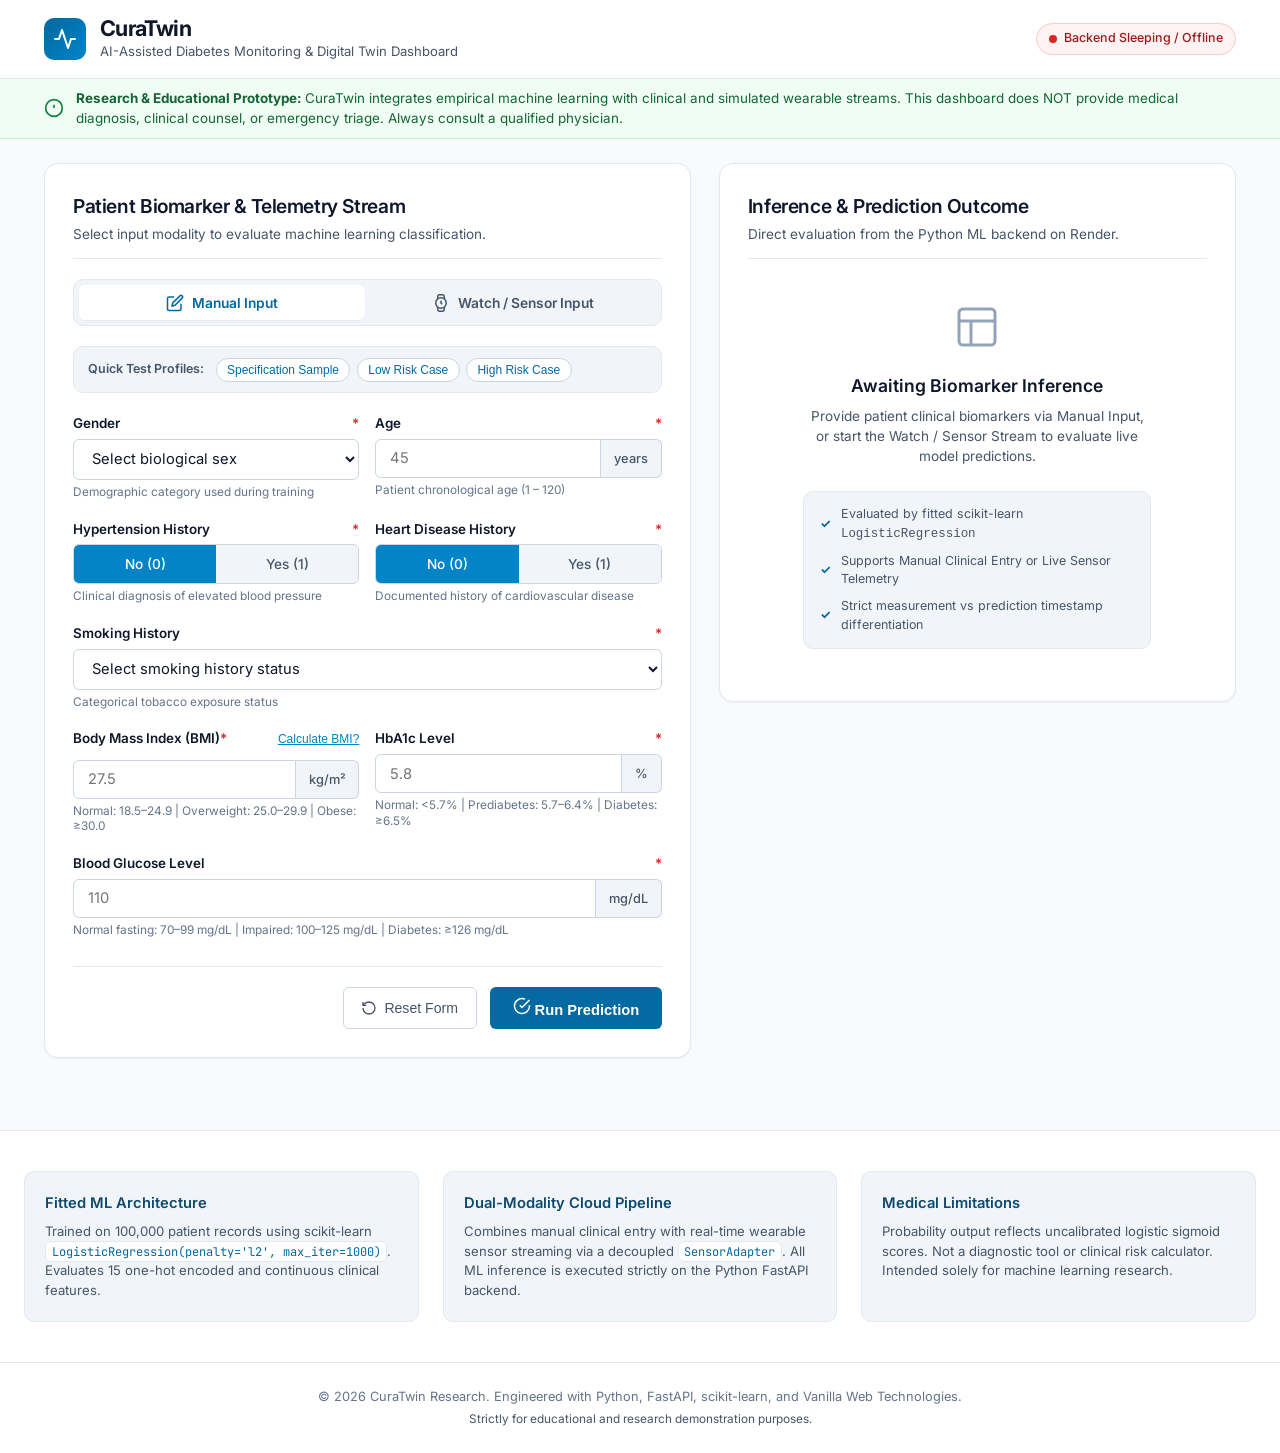
==== commit 453da85c: "feat: lock backend URL to production Render service and remove settings UI" ====
--- a/frontend/index.html
+++ b/frontend/index.html
@@ -30,19 +30,12 @@
         </div>
       </div>
 
-      <!-- Backend Connection Status Indicator & API Config -->
+      <!-- Backend Connection Status Indicator -->
       <div class="header-actions">
         <div id="backend-status-badge" class="status-badge status-checking" role="status" aria-live="polite">
           <span class="status-dot"></span>
           <span id="backend-status-text" class="status-label">Checking Backend...</span>
         </div>
-        <button id="btn-api-config" class="btn-ghost" title="Configure API URL" aria-label="Configure API endpoint URL">
-          <svg width="18" height="18" viewBox="0 0 24 24" fill="none" stroke="currentColor" stroke-width="2" stroke-linecap="round" stroke-linejoin="round">
-            <circle cx="12" cy="12" r="3" />
-            <path d="M19.4 15a1.65 1.65 0 0 0 .33 1.82l.06.06a2 2 0 0 1 0 2.83 2 2 0 0 1-2.83 0l-.06-.06a1.65 1.65 0 0 0-1.82-.33 1.65 1.65 0 0 0-1 1.51V21a2 2 0 0 1-2 2 2 2 0 0 1-2-2v-.09A1.65 1.65 0 0 0 9 19.4a1.65 1.65 0 0 0-1.82.33l-.06.06a2 2 0 0 1-2.83 0 2 2 0 0 1 0-2.83l.06-.06a1.65 1.65 0 0 0 .33-1.82 1.65 1.65 0 0 0-1.51-1H3a2 2 0 0 1-2-2 2 2 0 0 1 2-2h.09A1.65 1.65 0 0 0 4.6 9a1.65 1.65 0 0 0-.33-1.82l-.06-.06a2 2 0 0 1 0-2.83 2 2 0 0 1 2.83 0l.06.06a1.65 1.65 0 0 0 1.82.33H9a1.65 1.65 0 0 0 1-1.51V3a2 2 0 0 1 2-2 2 2 0 0 1 2 2v.09a1.65 1.65 0 0 0 1 1.51 1.65 1.65 0 0 0 1.82-.33l.06-.06a2 2 0 0 1 2.83 0 2 2 0 0 1 0 2.83l-.06.06a1.65 1.65 0 0 0-.33 1.82V9a1.65 1.65 0 0 0 1.51 1H21a2 2 0 0 1 2 2 2 2 0 0 1-2 2h-.09a1.65 1.65 0 0 0-1.51 1z" />
-          </svg>
-          <span class="btn-text">API Settings</span>
-        </button>
       </div>
     </div>
   </header>
@@ -61,28 +54,6 @@
       </div>
     </div>
   </div>
-
-  <!-- API URL Configuration Modal (Hidden by default) -->
-  <dialog id="modal-api-config" class="modal">
-    <div class="modal-card">
-      <div class="modal-header">
-        <h3 class="modal-title">Backend API Endpoint</h3>
-        <button id="btn-close-modal" class="btn-icon" aria-label="Close settings">&times;</button>
-      </div>
-      <p class="modal-desc">
-        Configure the active REST API URL. For production deployments on GitHub Pages, point this to your Render service.
-      </p>
-      <div class="form-group">
-        <label for="input-api-url" class="field-label">API Base URL</label>
-        <input type="url" id="input-api-url" class="form-control" placeholder="https://diawatch-ai-backend.onrender.com" />
-        <span class="field-hint">e.g. <code>https://diawatch-ai-backend.onrender.com</code> or <code>http://localhost:8000</code></span>
-      </div>
-      <div class="modal-footer">
-        <button id="btn-reset-api-url" class="btn-secondary">Reset to Default</button>
-        <button id="btn-test-save-api" class="btn-primary">Test &amp; Save</button>
-      </div>
-    </div>
-  </dialog>
 
   <!-- Main Application Container -->
   <main class="main-layout" role="main">
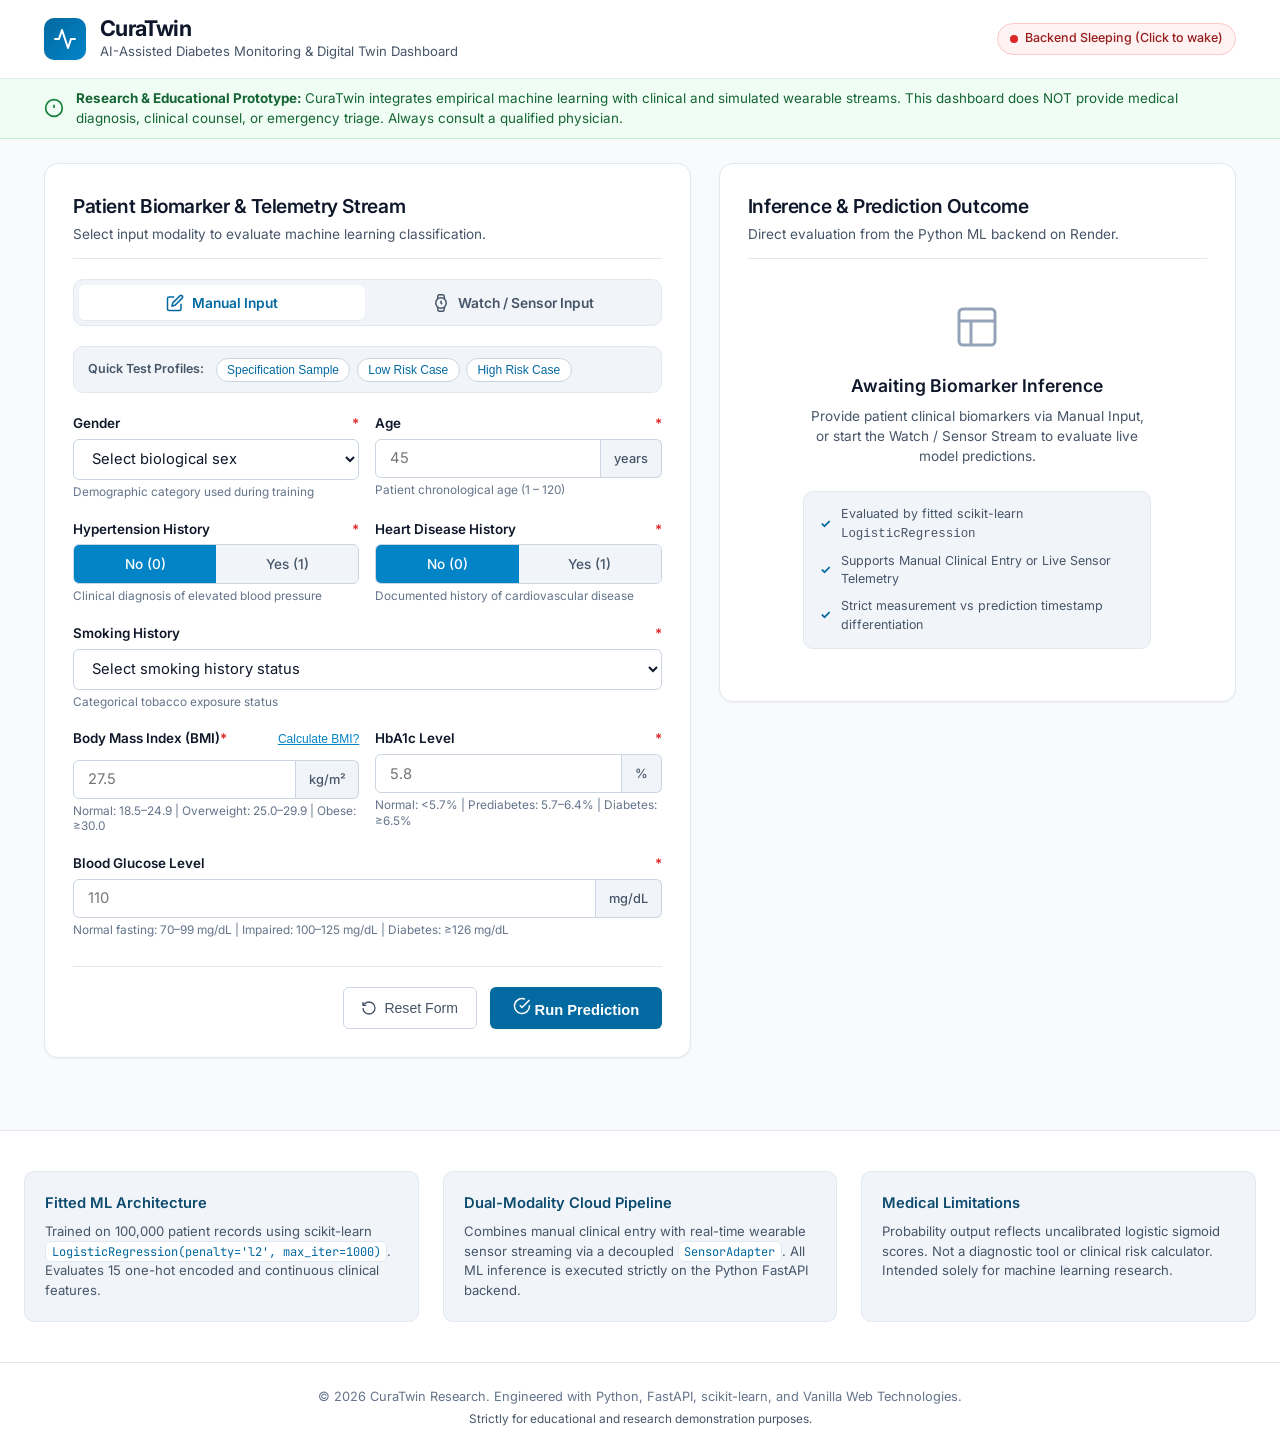
==== commit d25ba639: "fix: resolve SVG glucose trend chart overlay issue, calibrate target glycemic zones, and add shaded " ====
--- a/frontend/index.html
+++ b/frontend/index.html
@@ -424,16 +424,24 @@
             
             <div class="trend-chart-viewport" id="trend-chart-viewport">
               <svg id="svg-glucose-trend" class="trend-svg" viewBox="0 0 520 160" preserveAspectRatio="none">
-                <!-- Target Normal Glycemic Range Band -->
-                <rect x="0" y="45" width="520" height="65" fill="#f0fdf4" opacity="0.8" />
-                <line x1="0" y1="45" x2="520" y2="45" stroke="#bbf7d0" stroke-width="1" stroke-dasharray="3,3" />
-                <line x1="0" y1="110" x2="520" y2="110" stroke="#bbf7d0" stroke-width="1" stroke-dasharray="3,3" />
+                <defs>
+                  <linearGradient id="glucose-area-gradient" x1="0" y1="0" x2="0" y2="1">
+                    <stop offset="0%" stop-color="#0284c7" stop-opacity="0.3" />
+                    <stop offset="100%" stop-color="#0284c7" stop-opacity="0.02" />
+                  </linearGradient>
+                </defs>
+
+                <!-- Target Normal Glycemic Range Band (70 to 140 mg/dL) -->
+                <rect x="0" y="76" width="520" height="54" fill="#f0fdf4" opacity="0.85" />
+                <line x1="0" y1="76" x2="520" y2="76" stroke="#86efac" stroke-width="1" stroke-dasharray="4,4" />
+                <line x1="0" y1="130" x2="520" y2="130" stroke="#86efac" stroke-width="1" stroke-dasharray="4,4" />
                 
-                <!-- Guidelines & Labels -->
-                <text x="6" y="40" font-size="9" fill="#166534" font-family="sans-serif">140 mg/dL (Elevated)</text>
-                <text x="6" y="125" font-size="9" fill="#166534" font-family="sans-serif">70 mg/dL (Baseline)</text>
-
-                <!-- Dynamic Path & Points (Populated by app.js) -->
+                <!-- Target Range Labels -->
+                <text x="8" y="71" font-size="9" font-weight="600" fill="#15803d" font-family="sans-serif">140 mg/dL (Elevated Target Limit)</text>
+                <text x="8" y="142" font-size="9" font-weight="600" fill="#15803d" font-family="sans-serif">70 mg/dL (Baseline Target Limit)</text>
+
+                <!-- Dynamic Area Fill & Path & Points (Populated by app.js) -->
+                <path id="svg-chart-area" fill="url(#glucose-area-gradient)" d="" />
                 <path id="svg-chart-path" fill="none" stroke="#0284c7" stroke-width="2.5" stroke-linecap="round" stroke-linejoin="round" d="" />
                 <g id="svg-chart-dots"></g>
               </svg>
--- a/frontend/style.css
+++ b/frontend/style.css
@@ -153,6 +153,12 @@
   border: 1px solid var(--border-light);
   background-color: var(--bg-card);
   transition: var(--transition);
+  cursor: pointer;
+  user-select: none;
+}
+.status-badge:hover {
+  transform: translateY(-1px);
+  box-shadow: 0 2px 6px rgba(0, 0, 0, 0.06);
 }
 
 .status-dot {
@@ -168,6 +174,16 @@
 .status-checking .status-dot {
   background-color: #94a3b8;
   animation: pulse-dot 1.5s infinite;
+}
+
+.status-waking {
+  color: #b45309;
+  background-color: #fef3c7;
+  border-color: #fcd34d;
+}
+.status-waking .status-dot {
+  background-color: #f59e0b;
+  animation: pulse-dot 0.8s infinite;
 }
 
 .status-online {
@@ -1573,6 +1589,15 @@
   color: var(--text-light);
   font-size: 0.8rem;
   background-color: rgba(248, 250, 252, 0.9);
+  transition: opacity 0.25s ease;
+  pointer-events: none;
+}
+
+.chart-placeholder[hidden],
+.chart-placeholder.hidden {
+  display: none !important;
+  opacity: 0 !important;
+  visibility: hidden !important;
 }
 
 /* Linked Patient Clinical Profile Card */
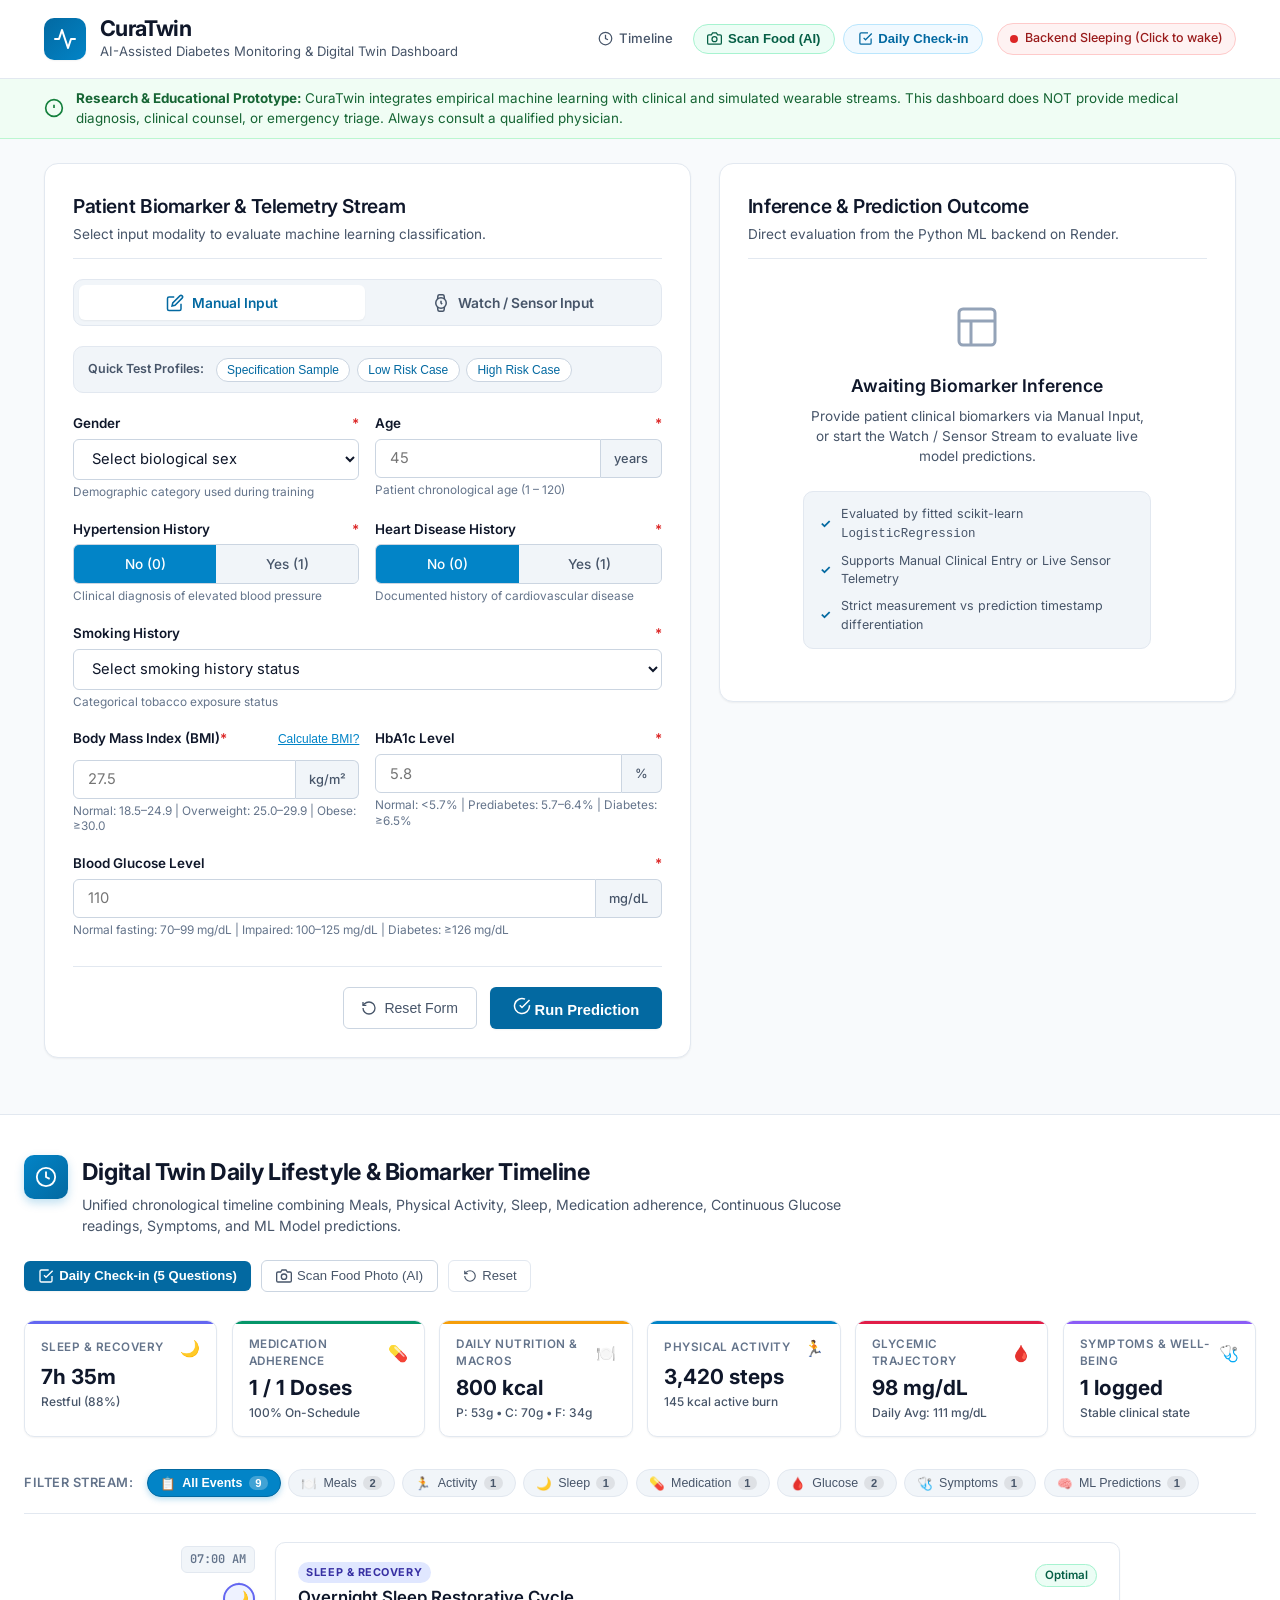
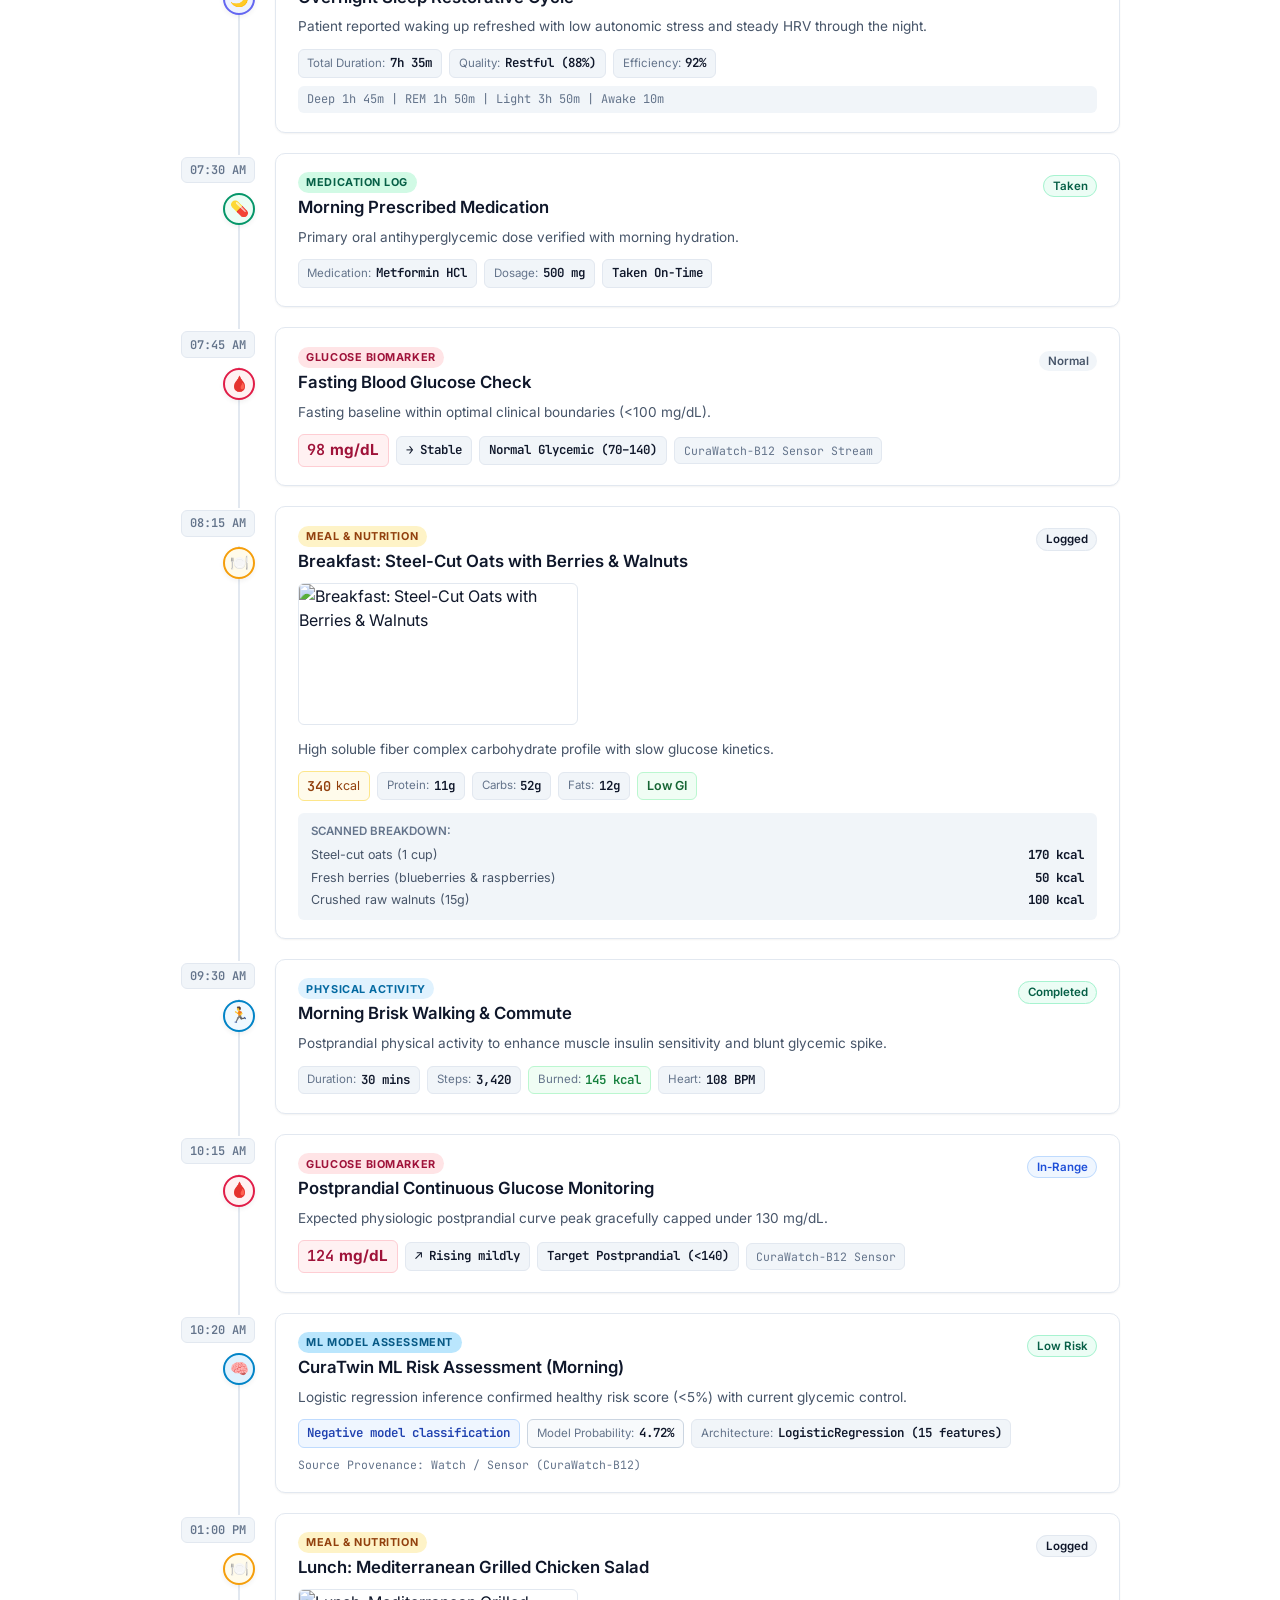
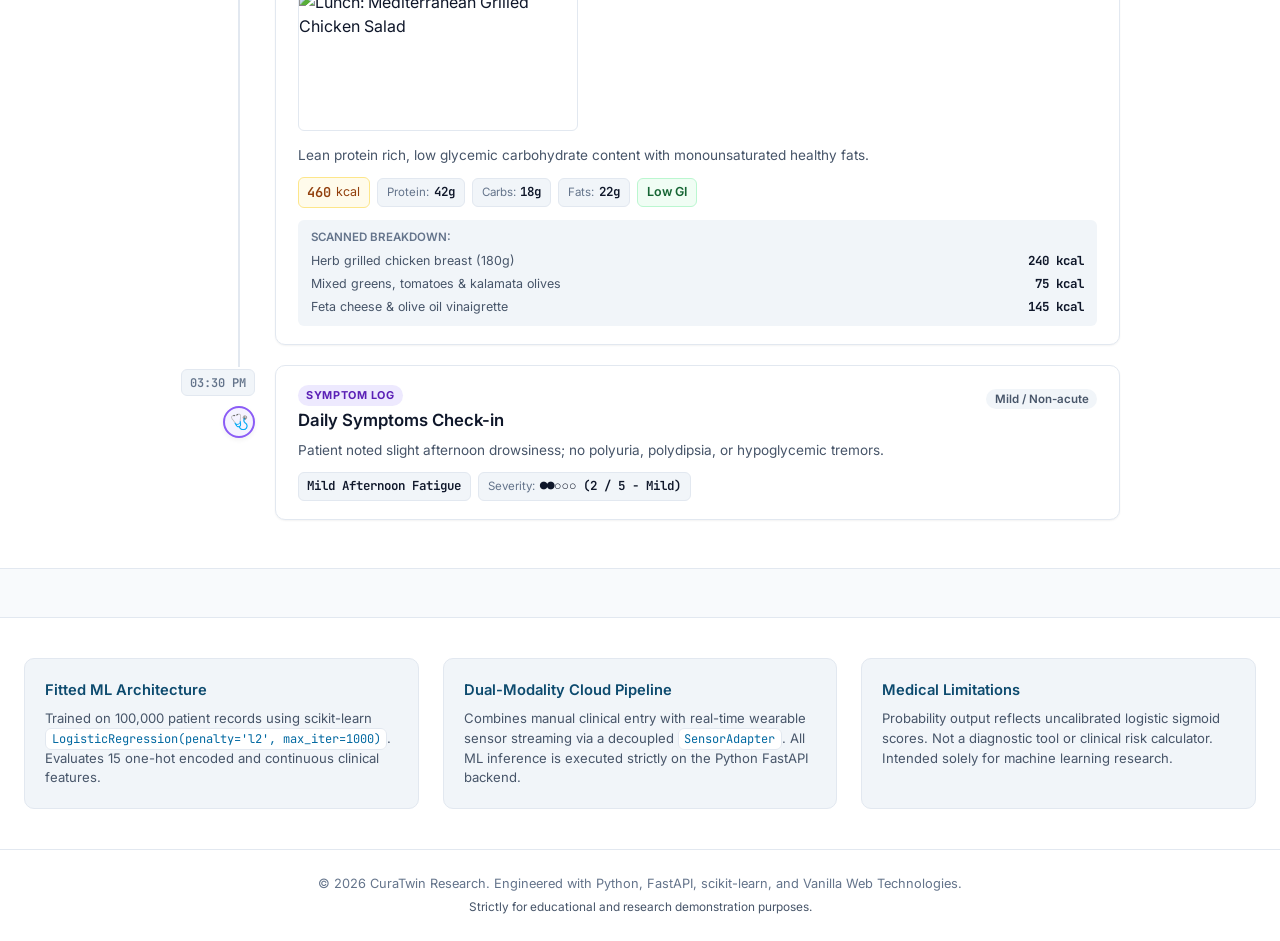
==== commit 9224ba09: "feat: add daily check-in questions, interactive timeline, and AI food nutrition scanner" ====
--- a/frontend/index.html
+++ b/frontend/index.html
@@ -30,8 +30,24 @@
         </div>
       </div>
 
-      <!-- Backend Connection Status Indicator -->
+      <!-- Header Actions: Quick Navigation & Lifestyle Buttons -->
       <div class="header-actions">
+        <div class="header-nav-links">
+          <a href="#daily-timeline-section" class="btn-header-link">
+            <svg width="15" height="15" viewBox="0 0 24 24" fill="none" stroke="currentColor" stroke-width="2"><circle cx="12" cy="12" r="10"/><polyline points="12 6 12 12 16 14"/></svg>
+            <span>Timeline</span>
+          </a>
+          <button type="button" id="btn-header-food-scan" class="btn-header-action btn-scan-highlight">
+            <svg width="15" height="15" viewBox="0 0 24 24" fill="none" stroke="currentColor" stroke-width="2"><path d="M23 19a2 2 0 0 1-2 2H3a2 2 0 0 1-2-2V8a2 2 0 0 1 2-2h4l2-3h6l2 3h4a2 2 0 0 1 2 2z"/><circle cx="12" cy="13" r="4"/></svg>
+            <span>Scan Food (AI)</span>
+          </button>
+          <button type="button" id="btn-header-daily-checkin" class="btn-header-action btn-checkin-highlight">
+            <svg width="15" height="15" viewBox="0 0 24 24" fill="none" stroke="currentColor" stroke-width="2"><path d="M9 11l3 3L22 4"/><path d="M21 12v7a2 2 0 0 1-2 2H5a2 2 0 0 1-2-2V5a2 2 0 0 1 2-2h11"/></svg>
+            <span>Daily Check-in</span>
+          </button>
+        </div>
+
+        <!-- Backend Connection Status Indicator -->
         <div id="backend-status-badge" class="status-badge status-checking" role="status" aria-live="polite">
           <span class="status-dot"></span>
           <span id="backend-status-text" class="status-label">Checking Backend...</span>
@@ -703,6 +719,389 @@
     </div>
   </main>
 
+  <!-- ================================================================= -->
+  <!-- DIGITAL TWIN DAILY TIMELINE & LIFESTYLE BIOMARKER INTEGRATION -->
+  <!-- ================================================================= -->
+  <section class="timeline-section" id="daily-timeline-section" aria-labelledby="timeline-heading">
+    <div class="timeline-wrapper">
+      
+      <!-- Section Header -->
+      <div class="timeline-section-header">
+        <div class="header-titles">
+          <div class="timeline-title-row">
+            <div class="timeline-icon-box" aria-hidden="true">
+              <svg width="22" height="22" viewBox="0 0 24 24" fill="none" stroke="currentColor" stroke-width="2">
+                <circle cx="12" cy="12" r="10" />
+                <polyline points="12 6 12 12 16 14" />
+              </svg>
+            </div>
+            <div>
+              <h2 id="timeline-heading" class="timeline-main-title">Digital Twin Daily Lifestyle &amp; Biomarker Timeline</h2>
+              <p class="timeline-main-subtitle">
+                Unified chronological timeline combining Meals, Physical Activity, Sleep, Medication adherence, Continuous Glucose readings, Symptoms, and ML Model predictions.
+              </p>
+            </div>
+          </div>
+        </div>
+
+        <!-- Action Buttons -->
+        <div class="timeline-header-actions">
+          <button type="button" id="btn-open-daily-checkin" class="btn-primary btn-sm">
+            <svg width="16" height="16" viewBox="0 0 24 24" fill="none" stroke="currentColor" stroke-width="2">
+              <path d="M9 11l3 3L22 4" />
+              <path d="M21 12v7a2 2 0 0 1-2 2H5a2 2 0 0 1-2-2V5a2 2 0 0 1 2-2h11" />
+            </svg>
+            <span>Daily Check-in (5 Questions)</span>
+          </button>
+          <button type="button" id="btn-open-food-scanner" class="btn-secondary btn-sm">
+            <svg width="16" height="16" viewBox="0 0 24 24" fill="none" stroke="currentColor" stroke-width="2">
+              <path d="M23 19a2 2 0 0 1-2 2H3a2 2 0 0 1-2-2V8a2 2 0 0 1 2-2h4l2-3h6l2 3h4a2 2 0 0 1 2 2z" />
+              <circle cx="12" cy="13" r="4" />
+            </svg>
+            <span>Scan Food Photo (AI)</span>
+          </button>
+          <button type="button" id="btn-reset-timeline" class="btn-ghost btn-sm" title="Reset timeline to default clinical demo day">
+            <svg width="14" height="14" viewBox="0 0 24 24" fill="none" stroke="currentColor" stroke-width="2">
+              <path d="M3 12a9 9 0 1 0 9-9 9.75 9.75 0 0 0-6.74 2.74L3 8" />
+              <path d="M3 3v5h5" />
+            </svg>
+            <span>Reset</span>
+          </button>
+        </div>
+      </div>
+
+      <!-- 6-Metric Daily Summary Telemetry Strip -->
+      <div class="summary-telemetry-grid">
+        <div class="summary-metric-card metric-sleep-card">
+          <div class="summary-header">
+            <span class="summary-lbl">Sleep &amp; Recovery</span>
+            <span class="summary-icon">🌙</span>
+          </div>
+          <div class="summary-val" id="summary-sleep-val">7h 35m</div>
+          <div class="summary-sub" id="summary-sleep-sub">Restful (88%)</div>
+        </div>
+
+        <div class="summary-metric-card metric-meds-card">
+          <div class="summary-header">
+            <span class="summary-lbl">Medication Adherence</span>
+            <span class="summary-icon">💊</span>
+          </div>
+          <div class="summary-val" id="summary-meds-val">1 / 1 Doses</div>
+          <div class="summary-sub" id="summary-meds-sub">100% On-Schedule</div>
+        </div>
+
+        <div class="summary-metric-card metric-nutrition-card">
+          <div class="summary-header">
+            <span class="summary-lbl">Daily Nutrition &amp; Macros</span>
+            <span class="summary-icon">🍽️</span>
+          </div>
+          <div class="summary-val" id="summary-nutrition-val">800 kcal</div>
+          <div class="summary-sub" id="summary-nutrition-sub">P: 53g • C: 70g • F: 34g</div>
+        </div>
+
+        <div class="summary-metric-card metric-activity-card">
+          <div class="summary-header">
+            <span class="summary-lbl">Physical Activity</span>
+            <span class="summary-icon">🏃</span>
+          </div>
+          <div class="summary-val" id="summary-activity-val">3,420 steps</div>
+          <div class="summary-sub" id="summary-activity-sub">145 kcal active burn</div>
+        </div>
+
+        <div class="summary-metric-card metric-glucose-card">
+          <div class="summary-header">
+            <span class="summary-lbl">Glycemic Trajectory</span>
+            <span class="summary-icon">🩸</span>
+          </div>
+          <div class="summary-val" id="summary-glucose-val">124 mg/dL</div>
+          <div class="summary-sub" id="summary-glucose-sub">Daily Avg: 111 mg/dL</div>
+        </div>
+
+        <div class="summary-metric-card metric-symptoms-card">
+          <div class="summary-header">
+            <span class="summary-lbl">Symptoms &amp; Well-being</span>
+            <span class="summary-icon">🩺</span>
+          </div>
+          <div class="summary-val" id="summary-symptoms-val">1 Logged</div>
+          <div class="summary-sub" id="summary-symptoms-sub">Mild / Non-acute</div>
+        </div>
+      </div>
+
+      <!-- Filter Pills Bar -->
+      <div class="timeline-controls-bar">
+        <div class="filter-label">Filter Stream:</div>
+        <div class="timeline-filter-pills" id="timeline-filter-pills">
+          <!-- Populated dynamically by timeline.js -->
+        </div>
+      </div>
+
+      <!-- Vertical Chronological Timeline Stream Container -->
+      <div class="timeline-stream-container" id="timeline-stream-container">
+        <!-- Rendered by timeline.js -->
+      </div>
+
+    </div>
+  </section>
+
+  <!-- ================================================================= -->
+  <!-- MODAL 1: DAILY HEALTH CHECK-IN (The 5 Prompted Questions) -->
+  <!-- ================================================================= -->
+  <div id="modal-daily-checkin" class="curatwin-modal-overlay" hidden role="dialog" aria-modal="true" aria-labelledby="checkin-modal-title">
+    <div class="curatwin-modal-card">
+      <div class="modal-card-header">
+        <div class="modal-header-text">
+          <span class="modal-badge">Daily Patient Check-in</span>
+          <h3 id="checkin-modal-title" class="modal-title">Holistic Lifestyle &amp; Biomarker Audit</h3>
+          <p class="modal-subtitle">Record your daily sleep, medication, meals, physical exercise, and physical sensations.</p>
+        </div>
+        <button type="button" id="btn-close-checkin-modal" class="modal-close-btn" aria-label="Close check-in modal">&times;</button>
+      </div>
+
+      <form id="form-daily-checkin" class="modal-form">
+        <!-- Question 1: Sleep -->
+        <div class="question-block">
+          <div class="question-header">
+            <span class="question-num">1</span>
+            <h4 class="question-text">How did you sleep last night?</h4>
+          </div>
+          <div class="question-inputs-grid">
+            <div class="form-group">
+              <label for="checkin-sleep-hours" class="field-label">Sleep Duration (hours)</label>
+              <input type="number" id="checkin-sleep-hours" class="form-control" min="0" max="24" step="0.5" value="7.5" required />
+            </div>
+            <div class="form-group">
+              <label for="checkin-sleep-quality" class="field-label">Sleep Quality</label>
+              <select id="checkin-sleep-quality" class="form-control">
+                <option value="Restful (90%)" selected>Restful &amp; Refreshing (High Quality)</option>
+                <option value="Normal (75%)">Average / Normal (Adequate)</option>
+                <option value="Restless (55%)">Light / Interrupted (Restless)</option>
+                <option value="Poor / Insomnia (30%)">Poor / Fragmented (Low Quality)</option>
+              </select>
+            </div>
+          </div>
+        </div>
+
+        <!-- Question 2: Medication -->
+        <div class="question-block">
+          <div class="question-header">
+            <span class="question-num">2</span>
+            <h4 class="question-text">Have you taken your prescribed medication?</h4>
+          </div>
+          <div class="question-inputs-grid">
+            <div class="form-group">
+              <label for="checkin-med-status" class="field-label">Medication Status</label>
+              <select id="checkin-med-status" class="form-control">
+                <option value="Taken" selected>Yes — Taken on schedule</option>
+                <option value="Taken Late">Yes — Taken with delay</option>
+                <option value="Pending">Not yet — Scheduled for later today</option>
+                <option value="Skipped">No — Skipped today</option>
+              </select>
+            </div>
+            <div class="form-group">
+              <label for="checkin-med-name" class="field-label">Prescription Details</label>
+              <input type="text" id="checkin-med-name" class="form-control" value="Metformin 500mg" placeholder="e.g. Metformin 500mg, Lisinopril 10mg" />
+            </div>
+          </div>
+        </div>
+
+        <!-- Question 3: Meals & Food Scanner -->
+        <div class="question-block">
+          <div class="question-header">
+            <span class="question-num">3</span>
+            <div class="question-title-with-action">
+              <h4 class="question-text">What did you eat recently?</h4>
+              <button type="button" id="btn-checkin-scan-meal" class="btn-pill-action">
+                <svg width="14" height="14" viewBox="0 0 24 24" fill="none" stroke="currentColor" stroke-width="2"><path d="M23 19a2 2 0 0 1-2 2H3a2 2 0 0 1-2-2V8a2 2 0 0 1 2-2h4l2-3h6l2 3h4a2 2 0 0 1 2 2z"/><circle cx="12" cy="13" r="4"/></svg>
+                <span>📸 Scan Food Photo with AI</span>
+              </button>
+            </div>
+          </div>
+          <div class="question-inputs-grid">
+            <div class="form-group">
+              <label for="checkin-meal-text" class="field-label">Recent Meal or Snack Description</label>
+              <input type="text" id="checkin-meal-text" class="form-control" placeholder="e.g. Grilled chicken breast, quinoa, and steamed broccoli" />
+            </div>
+            <div class="form-group">
+              <label for="checkin-meal-calories" class="field-label">Estimated Calories (kcal)</label>
+              <input type="number" id="checkin-meal-calories" class="form-control" placeholder="e.g. 450" min="0" max="3000" />
+            </div>
+          </div>
+        </div>
+
+        <!-- Question 4: Physical Activity -->
+        <div class="question-block">
+          <div class="question-header">
+            <span class="question-num">4</span>
+            <h4 class="question-text">How physically active have you been today?</h4>
+          </div>
+          <div class="question-inputs-grid three-col">
+            <div class="form-group">
+              <label for="checkin-activity-type" class="field-label">Activity Type</label>
+              <select id="checkin-activity-type" class="form-control">
+                <option value="Brisk Walk" selected>Brisk Walking / Commute</option>
+                <option value="Running / Jogging">Running / Jogging</option>
+                <option value="Cycling">Cycling / Stationary Bike</option>
+                <option value="Strength Training">Resistance / Strength Gym</option>
+                <option value="Light Housework">Light Walking / Housework</option>
+                <option value="Sedentary">Mostly Sedentary / Resting</option>
+              </select>
+            </div>
+            <div class="form-group">
+              <label for="checkin-activity-mins" class="field-label">Duration (minutes)</label>
+              <input type="number" id="checkin-activity-mins" class="form-control" min="0" max="600" value="30" />
+            </div>
+            <div class="form-group">
+              <label for="checkin-activity-steps" class="field-label">Step Count</label>
+              <input type="number" id="checkin-activity-steps" class="form-control" min="0" max="50000" value="3500" />
+            </div>
+          </div>
+        </div>
+
+        <!-- Question 5: Symptoms -->
+        <div class="question-block">
+          <div class="question-header">
+            <span class="question-num">5</span>
+            <h4 class="question-text">Are you experiencing any unusual symptoms?</h4>
+          </div>
+          <div class="question-inputs-grid">
+            <div class="form-group">
+              <label for="checkin-symptoms-select" class="field-label">Current Physical Sensations</label>
+              <select id="checkin-symptoms-select" class="form-control">
+                <option value="None / Feeling Great" selected>None — Feeling energized and normal</option>
+                <option value="Mild Fatigue / Sluggishness">Mild Fatigue / Afternoon drowsiness</option>
+                <option value="Excessive Thirst (Polydipsia)">Excessive Thirst (Dry mouth)</option>
+                <option value="Dizziness / Lightheadedness">Dizziness or mild lightheadedness</option>
+                <option value="Shakiness / Hypoglycemic Sensation">Shakiness / Jittery hunger</option>
+                <option value="Blurred Vision">Blurred or straining vision</option>
+                <option value="Frequent Urination">Frequent urination (Polyuria)</option>
+              </select>
+            </div>
+            <div class="form-group">
+              <label for="checkin-symptom-severity" class="field-label">Severity Level</label>
+              <select id="checkin-symptom-severity" class="form-control">
+                <option value="1/5" selected>1/5 — Negligible / Mild</option>
+                <option value="2/5">2/5 — Noticeable but manageable</option>
+                <option value="3/5">3/5 — Moderate interference</option>
+                <option value="4/5">4/5 — Significant discomfort</option>
+                <option value="5/5">5/5 — Severe / Needs attention</option>
+              </select>
+            </div>
+          </div>
+          <div class="form-group mt-2">
+            <label for="checkin-symptom-notes" class="field-label">Additional Clinical or Subjective Notes</label>
+            <input type="text" id="checkin-symptom-notes" class="form-control" placeholder="Optional notes regarding triggers, timing, or hydration..." />
+          </div>
+        </div>
+
+        <!-- Form Actions -->
+        <div class="modal-form-actions">
+          <button type="button" class="btn-secondary" onclick="document.getElementById('btn-close-checkin-modal').click()">Cancel</button>
+          <button type="submit" class="btn-primary">
+            <svg width="16" height="16" viewBox="0 0 24 24" fill="none" stroke="currentColor" stroke-width="2"><polyline points="20 6 9 17 4 12"/></svg>
+            <span>Save &amp; Append to Digital Twin Timeline</span>
+          </button>
+        </div>
+      </form>
+    </div>
+  </div>
+
+  <!-- ================================================================= -->
+  <!-- MODAL 2: AI FOOD NUTRITION & CALORIE SCANNER (Groq & Vision Engine) -->
+  <!-- ================================================================= -->
+  <div id="modal-food-scanner" class="curatwin-modal-overlay" hidden role="dialog" aria-modal="true" aria-labelledby="scanner-modal-title">
+    <div class="curatwin-modal-card scanner-modal-width">
+      <div class="modal-card-header">
+        <div class="modal-header-text">
+          <span class="modal-badge badge-scan">AI Vision &amp; Telemetry</span>
+          <h3 id="scanner-modal-title" class="modal-title">AI Food Nutrition &amp; Calorie Scanner</h3>
+          <p class="modal-subtitle">Upload or select a food photo to automatically estimate calories, protein, carbohydrates, fats, and glycemic index.</p>
+        </div>
+        <button type="button" id="btn-close-scanner-modal" class="modal-close-btn" aria-label="Close food scanner modal">&times;</button>
+      </div>
+
+      <div class="scanner-modal-body">
+        
+        <!-- Sample Meal Quick-Pick Buttons -->
+        <div class="scanner-presets-section">
+          <span class="scanner-presets-label">Quick Test Sample Meals:</span>
+          <div class="scanner-presets-list" id="scanner-presets-list">
+            <!-- Populated dynamically by timeline.js -->
+          </div>
+        </div>
+
+        <!-- Meal Description / Text Query Input -->
+        <div class="food-query-section">
+          <label for="food-query-input" class="scanner-presets-label">What did you eat? (Describe dish or ingredients)</label>
+          <div class="food-query-row">
+            <input type="text" id="food-query-input" placeholder="e.g. Avocado toast with poached egg, Chicken Biryani, Oatmeal..." class="form-input food-query-input" />
+            <button type="button" id="btn-analyze-food" class="btn-primary btn-scanner-analyze">
+              <svg width="18" height="18" viewBox="0 0 24 24" fill="none" stroke="currentColor" stroke-width="2">
+                <circle cx="11" cy="11" r="8"></circle>
+                <line x1="21" y1="21" x2="16.65" y2="16.65"></line>
+              </svg>
+              <span>Analyze with AI</span>
+            </button>
+          </div>
+        </div>
+
+        <div class="scanner-divider">
+          <span>OR UPLOAD A FOOD PHOTO</span>
+        </div>
+
+        <!-- Upload & Drop Zone -->
+        <div class="food-drop-zone" id="food-drop-zone">
+          <input type="file" id="food-image-input" accept="image/*" class="food-file-input" />
+          <label for="food-image-input" class="drop-zone-label">
+            <div class="drop-icon-box">
+              <svg width="28" height="28" viewBox="0 0 24 24" fill="none" stroke="currentColor" stroke-width="2">
+                <path d="M21 15v4a2 2 0 0 1-2 2H5a2 2 0 0 1-2-2v-4" />
+                <polyline points="17 8 12 3 7 8" />
+                <line x1="12" y1="3" x2="12" y2="15" />
+              </svg>
+            </div>
+            <span class="drop-text-primary">Click to Upload Food Photo or Drag &amp; Drop</span>
+            <span class="drop-text-sub">Supports JPG, PNG, WebP up to 10MB</span>
+          </label>
+        </div>
+
+        <!-- Image Preview Frame -->
+        <div id="scanner-preview-container" class="scanner-preview-frame" hidden>
+          <img id="scanner-preview-img" alt="Scanned Food Preview" class="scanner-preview-image" />
+          <div class="preview-lens-overlay"></div>
+        </div>
+
+        <!-- Scanning Progress Bar & Spinner -->
+        <div id="scanner-progress-box" class="scanner-progress-container" hidden>
+          <div class="scanner-pulse-ring"></div>
+          <div class="progress-track">
+            <div id="scanner-progress-fill" class="progress-bar-fill" style="width: 0%;"></div>
+          </div>
+          <div class="progress-meta">
+            <span id="scanner-progress-step" class="progress-step-text">Processing image...</span>
+            <span id="scanner-progress-pct" class="progress-pct-text">0%</span>
+          </div>
+        </div>
+
+        <!-- AI Nutrition Results Card -->
+        <div id="scanner-results-card" class="scanner-results-card" hidden>
+          <div id="scanner-results-body" class="scanner-results-body">
+            <!-- Populated dynamically by displayResults -->
+          </div>
+
+          <div class="scanner-actions-bar">
+            <button type="button" id="btn-save-scanned-meal" class="btn-primary w-full">
+              <svg width="18" height="18" viewBox="0 0 24 24" fill="none" stroke="currentColor" stroke-width="2">
+                <polyline points="20 6 9 17 4 12" />
+              </svg>
+              <span>Add Meal &amp; Macros to Digital Twin Timeline</span>
+            </button>
+          </div>
+        </div>
+
+      </div>
+    </div>
+  </div>
+
   <!-- Technical Information Section -->
   <section class="info-section">
     <div class="info-container">
@@ -739,6 +1138,8 @@
 
   <!-- Scripts -->
   <script src="./sensorAdapter.js"></script>
+  <script src="./timeline.js"></script>
   <script src="./app.js"></script>
 </body>
 </html>
+
--- a/frontend/style.css
+++ b/frontend/style.css
@@ -1833,3 +1833,1323 @@
   font-family: var(--font-mono);
 }
 
+/* ==========================================================================
+   Header Navigation Actions
+   ========================================================================== */
+.header-actions {
+  display: flex;
+  align-items: center;
+  gap: 0.85rem;
+}
+
+.header-nav-links {
+  display: flex;
+  align-items: center;
+  gap: 0.5rem;
+}
+
+.btn-header-link {
+  display: inline-flex;
+  align-items: center;
+  gap: 0.35rem;
+  font-size: 0.82rem;
+  font-weight: 500;
+  color: var(--text-muted);
+  text-decoration: none;
+  padding: 0.4rem 0.75rem;
+  border-radius: var(--radius-sm);
+  transition: var(--transition);
+}
+
+.btn-header-link:hover {
+  color: var(--primary-600);
+  background-color: var(--primary-50);
+}
+
+.btn-header-action {
+  display: inline-flex;
+  align-items: center;
+  gap: 0.35rem;
+  font-size: 0.82rem;
+  font-weight: 600;
+  padding: 0.4rem 0.85rem;
+  border-radius: var(--radius-full);
+  border: 1px solid transparent;
+  cursor: pointer;
+  transition: var(--transition);
+}
+
+.btn-scan-highlight {
+  background-color: #ecfdf5;
+  color: #065f46;
+  border-color: #a7f3d0;
+}
+
+.btn-scan-highlight:hover {
+  background-color: #d1fae5;
+  transform: translateY(-1px);
+}
+
+.btn-checkin-highlight {
+  background-color: var(--primary-50);
+  color: var(--primary-700);
+  border-color: var(--primary-200);
+}
+
+.btn-checkin-highlight:hover {
+  background-color: var(--primary-100);
+  transform: translateY(-1px);
+}
+
+/* ==========================================================================
+   Digital Twin Daily Timeline Section
+   ========================================================================== */
+.timeline-section {
+  padding: 2.5rem 1.5rem 3rem 1.5rem;
+  background-color: #ffffff;
+  border-top: 1px solid var(--border-light);
+  border-bottom: 1px solid var(--border-light);
+  margin-top: 2rem;
+}
+
+.timeline-wrapper {
+  max-width: 1240px;
+  margin: 0 auto;
+}
+
+.timeline-section-header {
+  display: flex;
+  justify-content: space-between;
+  align-items: flex-start;
+  gap: 1.5rem;
+  margin-bottom: 1.75rem;
+  flex-wrap: wrap;
+}
+
+.timeline-title-row {
+  display: flex;
+  align-items: flex-start;
+  gap: 0.85rem;
+}
+
+.timeline-icon-box {
+  width: 44px;
+  height: 44px;
+  border-radius: var(--radius-md);
+  background: linear-gradient(135deg, #0284c7, #0369a1);
+  color: #ffffff;
+  display: flex;
+  align-items: center;
+  justify-content: center;
+  flex-shrink: 0;
+  box-shadow: 0 4px 10px rgba(2, 132, 199, 0.25);
+}
+
+.timeline-main-title {
+  font-size: 1.45rem;
+  font-weight: 700;
+  color: var(--text-main);
+  letter-spacing: -0.015em;
+  margin-bottom: 0.25rem;
+}
+
+.timeline-main-subtitle {
+  font-size: 0.88rem;
+  color: var(--text-muted);
+  max-width: 780px;
+  line-height: 1.5;
+}
+
+.timeline-header-actions {
+  display: flex;
+  align-items: center;
+  gap: 0.65rem;
+  flex-wrap: wrap;
+}
+
+/* --------------------------------------------------------------------------
+   Daily Summary Telemetry Grid (6 Metrics)
+   -------------------------------------------------------------------------- */
+.summary-telemetry-grid {
+  display: grid;
+  grid-template-columns: repeat(auto-fit, minmax(180px, 1fr));
+  gap: 0.9rem;
+  margin-bottom: 2rem;
+}
+
+.summary-metric-card {
+  background: var(--bg-card);
+  border: 1px solid var(--border-light);
+  border-radius: var(--radius-md);
+  padding: 0.9rem 1rem;
+  box-shadow: var(--shadow-sm);
+  display: flex;
+  flex-direction: column;
+  transition: transform 0.2s ease, box-shadow 0.2s ease;
+  position: relative;
+  overflow: hidden;
+}
+
+.summary-metric-card:hover {
+  transform: translateY(-2px);
+  box-shadow: var(--shadow-md);
+  border-color: var(--border-medium);
+}
+
+.summary-metric-card::before {
+  content: "";
+  position: absolute;
+  top: 0;
+  left: 0;
+  right: 0;
+  height: 3px;
+  background-color: var(--primary-600);
+}
+
+.metric-sleep-card::before { background-color: #6366f1; }
+.metric-meds-card::before { background-color: #059669; }
+.metric-nutrition-card::before { background-color: #f59e0b; }
+.metric-activity-card::before { background-color: #0284c7; }
+.metric-glucose-card::before { background-color: #e11d48; }
+.metric-symptoms-card::before { background-color: #8b5cf6; }
+
+.summary-header {
+  display: flex;
+  justify-content: space-between;
+  align-items: center;
+  margin-bottom: 0.35rem;
+}
+
+.summary-lbl {
+  font-size: 0.73rem;
+  font-weight: 600;
+  text-transform: uppercase;
+  letter-spacing: 0.04em;
+  color: var(--text-light);
+}
+
+.summary-icon {
+  font-size: 1rem;
+}
+
+.summary-val {
+  font-size: 1.3rem;
+  font-weight: 700;
+  color: var(--text-main);
+  font-family: var(--font-sans);
+  line-height: 1.2;
+  margin-bottom: 0.15rem;
+}
+
+.summary-sub {
+  font-size: 0.75rem;
+  color: var(--text-muted);
+  font-weight: 500;
+}
+
+/* --------------------------------------------------------------------------
+   Timeline Filter Controls
+   -------------------------------------------------------------------------- */
+.timeline-controls-bar {
+  display: flex;
+  align-items: center;
+  gap: 0.85rem;
+  margin-bottom: 1.75rem;
+  padding-bottom: 1rem;
+  border-bottom: 1px solid var(--border-light);
+  overflow-x: auto;
+  scrollbar-width: thin;
+}
+
+.filter-label {
+  font-size: 0.8rem;
+  font-weight: 600;
+  color: var(--text-light);
+  text-transform: uppercase;
+  letter-spacing: 0.04em;
+  flex-shrink: 0;
+}
+
+.timeline-filter-pills {
+  display: flex;
+  align-items: center;
+  gap: 0.45rem;
+  flex-wrap: nowrap;
+}
+
+.timeline-filter-pill {
+  display: inline-flex;
+  align-items: center;
+  gap: 0.4rem;
+  background-color: var(--bg-subtle);
+  border: 1px solid var(--border-light);
+  border-radius: var(--radius-full);
+  padding: 0.35rem 0.75rem;
+  font-size: 0.78rem;
+  font-weight: 500;
+  color: var(--text-muted);
+  cursor: pointer;
+  transition: var(--transition);
+  white-space: nowrap;
+}
+
+.timeline-filter-pill:hover {
+  background-color: var(--bg-hover);
+  color: var(--text-main);
+  border-color: var(--border-medium);
+}
+
+.timeline-filter-pill.active {
+  background-color: var(--primary-600);
+  border-color: var(--primary-700);
+  color: #ffffff;
+  font-weight: 600;
+  box-shadow: 0 2px 6px rgba(2, 132, 199, 0.3);
+}
+
+.pill-count {
+  background-color: rgba(0, 0, 0, 0.08);
+  padding: 0.05rem 0.4rem;
+  border-radius: var(--radius-full);
+  font-size: 0.7rem;
+  font-weight: 700;
+}
+
+.timeline-filter-pill.active .pill-count {
+  background-color: rgba(255, 255, 255, 0.25);
+  color: #ffffff;
+}
+
+/* --------------------------------------------------------------------------
+   Chronological Vertical Timeline Stream
+   -------------------------------------------------------------------------- */
+.timeline-stream-container {
+  display: flex;
+  flex-direction: column;
+  gap: 1.25rem;
+  position: relative;
+  max-width: 960px;
+  margin: 0 auto;
+}
+
+.timeline-event-row {
+  display: flex;
+  gap: 1.25rem;
+  position: relative;
+}
+
+/* Time & Connector Column */
+.timeline-time-col {
+  width: 95px;
+  flex-shrink: 0;
+  display: flex;
+  flex-direction: column;
+  align-items: flex-end;
+  position: relative;
+  padding-top: 0.25rem;
+}
+
+.timeline-time-pill {
+  font-size: 0.75rem;
+  font-weight: 600;
+  font-family: var(--font-mono);
+  color: var(--text-light);
+  background-color: var(--bg-subtle);
+  padding: 0.2rem 0.5rem;
+  border-radius: var(--radius-sm);
+  border: 1px solid var(--border-light);
+  margin-bottom: 0.65rem;
+  white-space: nowrap;
+}
+
+.timeline-node {
+  width: 32px;
+  height: 32px;
+  border-radius: 50%;
+  background-color: #ffffff;
+  border: 2px solid var(--border-medium);
+  display: flex;
+  align-items: center;
+  justify-content: center;
+  font-size: 0.95rem;
+  z-index: 2;
+  box-shadow: 0 2px 5px rgba(0, 0, 0, 0.06);
+  transition: transform 0.2s ease;
+}
+
+.timeline-event-row:hover .timeline-node {
+  transform: scale(1.15);
+}
+
+.timeline-line {
+  position: absolute;
+  right: 15px;
+  top: 40px;
+  bottom: -22px;
+  width: 2px;
+  background-color: var(--border-light);
+  z-index: 1;
+}
+
+.timeline-event-row:last-child .timeline-line {
+  display: none;
+}
+
+/* Event Specific Node Borders */
+.type-meal .timeline-node { border-color: #f59e0b; background-color: #fffbeb; }
+.type-activity .timeline-node { border-color: #0284c7; background-color: #f0f9ff; }
+.type-sleep .timeline-node { border-color: #6366f1; background-color: #eef2ff; }
+.type-medication .timeline-node { border-color: #059669; background-color: #ecfdf5; }
+.type-glucose .timeline-node { border-color: #e11d48; background-color: #fff1f2; }
+.type-symptom .timeline-node { border-color: #8b5cf6; background-color: #f5f3ff; }
+.type-prediction .timeline-node { border-color: #0284c7; background-color: #e0f2fe; }
+
+/* Event Body Card */
+.timeline-card {
+  flex: 1;
+  background-color: #ffffff;
+  border: 1px solid var(--border-light);
+  border-radius: var(--radius-md);
+  padding: 1.15rem 1.35rem;
+  box-shadow: var(--shadow-sm);
+  transition: box-shadow 0.2s ease, border-color 0.2s ease, transform 0.2s ease;
+}
+
+.timeline-card:hover {
+  box-shadow: var(--shadow-md);
+  border-color: var(--border-medium);
+  transform: translateY(-1px);
+}
+
+.timeline-card-header {
+  display: flex;
+  justify-content: space-between;
+  align-items: flex-start;
+  gap: 0.75rem;
+  margin-bottom: 0.5rem;
+}
+
+.header-titles {
+  display: flex;
+  flex-direction: column;
+  gap: 0.25rem;
+}
+
+.event-category-badge {
+  display: inline-block;
+  align-self: flex-start;
+  font-size: 0.68rem;
+  font-weight: 700;
+  text-transform: uppercase;
+  letter-spacing: 0.05em;
+  padding: 0.15rem 0.55rem;
+  border-radius: var(--radius-full);
+}
+
+.badge-meal { background-color: #fef3c7; color: #92400e; }
+.badge-activity { background-color: #e0f2fe; color: #0369a1; }
+.badge-sleep { background-color: #e0e7ff; color: #3730a3; }
+.badge-medication { background-color: #d1fae5; color: #065f46; }
+.badge-glucose { background-color: #ffe4e6; color: #9f1239; }
+.badge-symptom { background-color: #ede9fe; color: #5b21b6; }
+.badge-prediction { background-color: #bae6fd; color: #075985; }
+
+.event-title {
+  font-size: 1.05rem;
+  font-weight: 600;
+  color: var(--text-main);
+  line-height: 1.3;
+}
+
+.event-status-tag {
+  font-size: 0.72rem;
+  font-weight: 600;
+  padding: 0.2rem 0.55rem;
+  border-radius: var(--radius-full);
+  background-color: var(--bg-subtle);
+  color: var(--text-muted);
+  white-space: nowrap;
+}
+
+.status-optimal, .status-taken, .status-completed, .status-low-risk, .status-verified-ai-scan {
+  background-color: #ecfdf5;
+  color: #065f46;
+  border: 1px solid #a7f3d0;
+}
+
+.status-in-range {
+  background-color: #eff6ff;
+  color: #1d4ed8;
+  border: 1px solid #bfdbfe;
+}
+
+.status-elevated, .status-elevated-risk {
+  background-color: #fef2f2;
+  color: #991b1b;
+  border: 1px solid #fecaca;
+}
+
+.status-logged {
+  background-color: var(--bg-subtle);
+  color: var(--text-main);
+  border: 1px solid var(--border-light);
+}
+
+/* Photo in Timeline */
+.event-photo-container {
+  margin: 0.65rem 0 0.85rem 0;
+  border-radius: var(--radius-sm);
+  overflow: hidden;
+  max-width: 280px;
+  border: 1px solid var(--border-light);
+}
+
+.event-photo-img {
+  width: 100%;
+  height: 140px;
+  object-fit: cover;
+  display: block;
+}
+
+.event-desc {
+  font-size: 0.85rem;
+  color: var(--text-muted);
+  line-height: 1.5;
+  margin-bottom: 0.75rem;
+}
+
+/* Event Metrics Row */
+.event-metrics-row {
+  display: flex;
+  flex-wrap: wrap;
+  gap: 0.45rem;
+  align-items: center;
+  margin-top: 0.45rem;
+}
+
+.metric-pill {
+  display: inline-flex;
+  align-items: center;
+  gap: 0.3rem;
+  background-color: var(--bg-subtle);
+  border: 1px solid var(--border-light);
+  border-radius: var(--radius-sm);
+  padding: 0.25rem 0.55rem;
+  font-size: 0.78rem;
+  color: var(--text-main);
+}
+
+.metric-pill .m-label {
+  color: var(--text-light);
+  font-size: 0.72rem;
+}
+
+.metric-pill .m-val {
+  font-weight: 600;
+  font-family: var(--font-mono);
+}
+
+.metric-calories {
+  background-color: #fffbeb;
+  border-color: #fde68a;
+  color: #92400e;
+}
+
+.metric-calories .m-val {
+  font-size: 0.85rem;
+}
+
+.metric-gi {
+  background-color: #f0fdf4;
+  border-color: #bbf7d0;
+  color: #166534;
+  font-weight: 600;
+}
+
+.metric-glucose-large {
+  background-color: #fff1f2;
+  border-color: #fecdd3;
+  color: #9f1239;
+  font-weight: 700;
+  font-size: 0.95rem;
+}
+
+.metric-burn {
+  background-color: #f0fdf4;
+  border-color: #bbf7d0;
+  color: #15803d;
+}
+
+.metric-pred-outcome {
+  background-color: #eff6ff;
+  border-color: #bfdbfe;
+  color: #1e40af;
+  font-weight: 600;
+}
+
+.metric-pred-prob {
+  background-color: #f8fafc;
+  border-color: var(--border-medium);
+}
+
+.metric-source {
+  font-size: 0.72rem;
+  color: var(--text-light);
+  font-family: var(--font-mono);
+}
+
+.event-items-list {
+  margin-top: 0.75rem;
+  background-color: var(--bg-subtle);
+  border-radius: var(--radius-sm);
+  padding: 0.6rem 0.85rem;
+  font-size: 0.78rem;
+}
+
+.items-heading {
+  display: block;
+  font-size: 0.72rem;
+  font-weight: 600;
+  text-transform: uppercase;
+  color: var(--text-light);
+  margin-bottom: 0.35rem;
+}
+
+.event-items-list ul {
+  list-style: none;
+  display: flex;
+  flex-direction: column;
+  gap: 0.25rem;
+}
+
+.event-items-list li {
+  display: flex;
+  justify-content: space-between;
+  color: var(--text-muted);
+}
+
+.event-items-list li strong {
+  color: var(--text-main);
+  font-family: var(--font-mono);
+}
+
+.event-sleep-stages {
+  margin-top: 0.5rem;
+  font-size: 0.75rem;
+  color: var(--text-light);
+  font-family: var(--font-mono);
+  background-color: var(--bg-subtle);
+  padding: 0.3rem 0.6rem;
+  border-radius: var(--radius-sm);
+}
+
+.event-prov-tag {
+  margin-top: 0.5rem;
+  font-size: 0.72rem;
+  color: var(--text-light);
+  font-family: var(--font-mono);
+}
+
+.timeline-empty-card {
+  background-color: #ffffff;
+  border: 2px dashed var(--border-medium);
+  border-radius: var(--radius-md);
+  padding: 3rem 1.5rem;
+  text-align: center;
+  color: var(--text-muted);
+}
+
+.empty-icon-sm {
+  font-size: 2rem;
+  margin-bottom: 0.5rem;
+}
+
+/* ==========================================================================
+   Accessible Modal System
+   ========================================================================== */
+.curatwin-modal-overlay {
+  position: fixed;
+  inset: 0;
+  background-color: rgba(15, 23, 42, 0.65);
+  backdrop-filter: blur(4px);
+  z-index: 100;
+  display: flex;
+  align-items: center;
+  justify-content: center;
+  padding: 1.5rem;
+  overflow-y: auto;
+  animation: fadeIn 0.2s ease-out;
+}
+
+.curatwin-modal-overlay[hidden] {
+  display: none !important;
+}
+
+.curatwin-modal-card {
+  background-color: #ffffff;
+  border-radius: var(--radius-lg);
+  box-shadow: 0 20px 25px -5px rgba(0, 0, 0, 0.2), 0 10px 10px -5px rgba(0, 0, 0, 0.1);
+  width: 100%;
+  max-width: 680px;
+  max-height: 90vh;
+  overflow-y: auto;
+  display: flex;
+  flex-direction: column;
+  animation: scaleUp 0.2s ease-out;
+  border: 1px solid var(--border-light);
+}
+
+.scanner-modal-width {
+  max-width: 740px;
+}
+
+@keyframes fadeIn {
+  from { opacity: 0; }
+  to { opacity: 1; }
+}
+
+@keyframes scaleUp {
+  from { opacity: 0; transform: scale(0.96); }
+  to { opacity: 1; transform: scale(1); }
+}
+
+.modal-card-header {
+  padding: 1.5rem 1.75rem 1.25rem 1.75rem;
+  border-bottom: 1px solid var(--border-light);
+  display: flex;
+  justify-content: space-between;
+  align-items: flex-start;
+  position: sticky;
+  top: 0;
+  background-color: #ffffff;
+  z-index: 10;
+}
+
+.modal-badge {
+  display: inline-block;
+  font-size: 0.7rem;
+  font-weight: 700;
+  text-transform: uppercase;
+  letter-spacing: 0.05em;
+  padding: 0.15rem 0.5rem;
+  border-radius: var(--radius-full);
+  background-color: var(--primary-100);
+  color: var(--primary-800);
+  margin-bottom: 0.35rem;
+}
+
+.badge-scan {
+  background-color: #d1fae5;
+  color: #065f46;
+}
+
+.modal-title {
+  font-size: 1.25rem;
+  font-weight: 700;
+  color: var(--text-main);
+  letter-spacing: -0.01em;
+}
+
+.modal-subtitle {
+  font-size: 0.82rem;
+  color: var(--text-muted);
+  margin-top: 0.2rem;
+}
+
+.modal-close-btn {
+  background: none;
+  border: none;
+  font-size: 1.75rem;
+  line-height: 1;
+  color: var(--text-light);
+  cursor: pointer;
+  padding: 0.25rem;
+  border-radius: var(--radius-sm);
+  transition: color 0.15s ease;
+}
+
+.modal-close-btn:hover {
+  color: var(--text-main);
+}
+
+.modal-form {
+  padding: 1.5rem 1.75rem;
+  display: flex;
+  flex-direction: column;
+  gap: 1.5rem;
+}
+
+/* 5 Questions Check-in Design */
+.question-block {
+  background-color: var(--bg-subtle);
+  border: 1px solid var(--border-light);
+  border-radius: var(--radius-md);
+  padding: 1.15rem 1.25rem;
+  display: flex;
+  flex-direction: column;
+  gap: 0.75rem;
+}
+
+.question-header {
+  display: flex;
+  align-items: center;
+  gap: 0.65rem;
+}
+
+.question-num {
+  width: 24px;
+  height: 24px;
+  border-radius: 50%;
+  background-color: var(--primary-600);
+  color: #ffffff;
+  font-size: 0.78rem;
+  font-weight: 700;
+  display: flex;
+  align-items: center;
+  justify-content: center;
+  flex-shrink: 0;
+}
+
+.question-title-with-action {
+  display: flex;
+  align-items: center;
+  justify-content: space-between;
+  width: 100%;
+  gap: 0.5rem;
+  flex-wrap: wrap;
+}
+
+.question-text {
+  font-size: 0.95rem;
+  font-weight: 600;
+  color: var(--text-main);
+}
+
+.btn-pill-action {
+  background-color: #ecfdf5;
+  color: #065f46;
+  border: 1px solid #a7f3d0;
+  font-size: 0.75rem;
+  font-weight: 600;
+  padding: 0.25rem 0.65rem;
+  border-radius: var(--radius-full);
+  display: inline-flex;
+  align-items: center;
+  gap: 0.35rem;
+  cursor: pointer;
+  transition: var(--transition);
+}
+
+.btn-pill-action:hover {
+  background-color: #d1fae5;
+  transform: translateY(-1px);
+}
+
+.question-inputs-grid {
+  display: grid;
+  grid-template-columns: 1fr 1fr;
+  gap: 0.75rem;
+}
+
+.question-inputs-grid.three-col {
+  grid-template-columns: 1.5fr 1fr 1fr;
+}
+
+.modal-form-actions {
+  display: flex;
+  justify-content: flex-end;
+  gap: 0.75rem;
+  padding-top: 1rem;
+  border-top: 1px solid var(--border-light);
+}
+
+/* ==========================================================================
+   AI Food Nutrition Scanner Component
+   ========================================================================== */
+.scanner-modal-body {
+  padding: 1.5rem 1.75rem;
+  display: flex;
+  flex-direction: column;
+  gap: 1.25rem;
+}
+
+.scanner-presets-section {
+  display: flex;
+  flex-direction: column;
+  gap: 0.45rem;
+}
+
+.scanner-presets-label {
+  font-size: 0.75rem;
+  font-weight: 600;
+  color: var(--text-light);
+  text-transform: uppercase;
+  letter-spacing: 0.04em;
+}
+
+.scanner-presets-list {
+  display: flex;
+  gap: 0.45rem;
+  flex-wrap: wrap;
+}
+
+.preset-meal-pill {
+  background-color: var(--bg-subtle);
+  border: 1px solid var(--border-light);
+  border-radius: var(--radius-full);
+  padding: 0.3rem 0.75rem;
+  font-size: 0.78rem;
+  color: var(--text-main);
+  cursor: pointer;
+  display: inline-flex;
+  align-items: center;
+  gap: 0.4rem;
+  transition: var(--transition);
+}
+
+.preset-meal-pill:hover {
+  background-color: var(--primary-50);
+  border-color: var(--primary-200);
+  color: var(--primary-700);
+  transform: translateY(-1px);
+}
+
+.preset-meta {
+  font-size: 0.7rem;
+  font-weight: 700;
+  color: var(--primary-600);
+  background-color: rgba(2, 132, 199, 0.1);
+  padding: 0.05rem 0.35rem;
+  border-radius: var(--radius-full);
+}
+
+/* Food Query Input Section */
+.food-query-section {
+  display: flex;
+  flex-direction: column;
+  gap: 0.5rem;
+  margin-bottom: 1rem;
+}
+
+.food-query-row {
+  display: flex;
+  gap: 0.5rem;
+  align-items: center;
+}
+
+.food-query-input {
+  flex: 1;
+}
+
+.btn-scanner-analyze {
+  padding: 0.65rem 1.25rem;
+  font-size: 0.875rem;
+  white-space: nowrap;
+  display: inline-flex;
+  align-items: center;
+  gap: 0.5rem;
+}
+
+.scanner-divider {
+  display: flex;
+  align-items: center;
+  text-align: center;
+  margin: 1rem 0;
+  color: var(--text-muted);
+  font-size: 0.75rem;
+  font-weight: 700;
+  letter-spacing: 0.05em;
+}
+
+.scanner-divider::before,
+.scanner-divider::after {
+  content: '';
+  flex: 1;
+  border-bottom: 1px solid var(--border-light);
+}
+
+.scanner-divider:not(:empty)::before {
+  margin-right: .75em;
+}
+
+.scanner-divider:not(:empty)::after {
+  margin-left: .75em;
+}
+
+/* Drop Zone */
+.food-drop-zone {
+  border: 2px dashed var(--border-medium);
+  border-radius: var(--radius-md);
+  padding: 2rem 1.5rem;
+  text-align: center;
+  background-color: var(--bg-subtle);
+  cursor: pointer;
+  transition: var(--transition);
+  position: relative;
+}
+
+.food-drop-zone:hover, .food-drop-zone.drag-over {
+  border-color: var(--primary-600);
+  background-color: var(--primary-50);
+}
+
+.food-file-input {
+  position: absolute;
+  inset: 0;
+  width: 100%;
+  height: 100%;
+  opacity: 0;
+  cursor: pointer;
+}
+
+.drop-zone-label {
+  display: flex;
+  flex-direction: column;
+  align-items: center;
+  gap: 0.5rem;
+  pointer-events: none;
+}
+
+.drop-icon-box {
+  width: 52px;
+  height: 52px;
+  border-radius: 50%;
+  background-color: #ffffff;
+  border: 1px solid var(--border-light);
+  color: var(--primary-600);
+  display: flex;
+  align-items: center;
+  justify-content: center;
+  box-shadow: var(--shadow-sm);
+}
+
+.drop-text-primary {
+  font-size: 0.95rem;
+  font-weight: 600;
+  color: var(--text-main);
+}
+
+.drop-text-sub {
+  font-size: 0.78rem;
+  color: var(--text-light);
+}
+
+/* Image Preview */
+.scanner-preview-frame {
+  position: relative;
+  border-radius: var(--radius-md);
+  overflow: hidden;
+  max-height: 240px;
+  border: 1px solid var(--border-light);
+  background-color: #000000;
+}
+
+.scanner-preview-image {
+  width: 100%;
+  height: 240px;
+  object-fit: cover;
+  display: block;
+}
+
+.preview-lens-overlay {
+  position: absolute;
+  inset: 0;
+  box-shadow: inset 0 0 0 2px rgba(2, 132, 199, 0.6);
+  pointer-events: none;
+}
+
+/* Progress Box */
+.scanner-progress-container {
+  background-color: var(--bg-subtle);
+  border: 1px solid var(--border-light);
+  border-radius: var(--radius-md);
+  padding: 1.25rem 1.5rem;
+  display: flex;
+  flex-direction: column;
+  gap: 0.65rem;
+}
+
+.progress-track {
+  width: 100%;
+  height: 8px;
+  background-color: var(--border-medium);
+  border-radius: var(--radius-full);
+  overflow: hidden;
+}
+
+.progress-bar-fill {
+  height: 100%;
+  background: linear-gradient(90deg, #0284c7, #10b981);
+  transition: width 0.3s ease;
+}
+
+.progress-meta {
+  display: flex;
+  justify-content: space-between;
+  font-size: 0.82rem;
+  color: var(--text-muted);
+}
+
+.progress-pct-text {
+  font-weight: 700;
+  font-family: var(--font-mono);
+  color: var(--primary-700);
+}
+
+/* Results Display */
+.scanner-results-card {
+  display: flex;
+  flex-direction: column;
+  gap: 1.25rem;
+  animation: fadeIn 0.25s ease-out;
+}
+
+.scanned-overview-card {
+  display: flex;
+  align-items: center;
+  gap: 1.25rem;
+  background: linear-gradient(to right, #f8fafc, #f1f5f9);
+  border: 1px solid var(--border-light);
+  border-radius: var(--radius-md);
+  padding: 1.25rem 1.5rem;
+}
+
+.scanned-ring-box {
+  position: relative;
+  width: 84px;
+  height: 84px;
+  flex-shrink: 0;
+}
+
+.svg-macro-ring {
+  transform: rotate(-90deg);
+}
+
+.svg-macro-ring .ring-bg {
+  stroke: var(--border-medium);
+}
+
+.svg-macro-ring .ring-fg {
+  stroke: #10b981;
+  stroke-linecap: round;
+  transition: stroke-dasharray 0.5s ease;
+}
+
+.ring-label-center {
+  position: absolute;
+  inset: 0;
+  display: flex;
+  flex-direction: column;
+  align-items: center;
+  justify-content: center;
+}
+
+.ring-number {
+  font-size: 1.15rem;
+  font-weight: 700;
+  font-family: var(--font-mono);
+  color: var(--text-main);
+  line-height: 1;
+}
+
+.ring-unit {
+  font-size: 0.65rem;
+  font-weight: 600;
+  color: var(--text-light);
+  text-transform: uppercase;
+}
+
+.scanned-meta-info {
+  display: flex;
+  flex-direction: column;
+  gap: 0.3rem;
+}
+
+.scanned-tag-row {
+  display: flex;
+  align-items: center;
+  gap: 0.45rem;
+}
+
+.scanned-category-tag {
+  font-size: 0.7rem;
+  font-weight: 700;
+  text-transform: uppercase;
+  background-color: #e0f2fe;
+  color: #0369a1;
+  padding: 0.1rem 0.45rem;
+  border-radius: var(--radius-full);
+}
+
+.scanned-gi-tag {
+  font-size: 0.7rem;
+  font-weight: 700;
+  text-transform: uppercase;
+  padding: 0.1rem 0.45rem;
+  border-radius: var(--radius-full);
+}
+
+.gi-lowgi { background-color: #dcfce7; color: #166534; }
+.gi-moderategi { background-color: #fef9c3; color: #854d0e; }
+.gi-highgi { background-color: #fee2e2; color: #991b1b; }
+
+.scanned-meal-name {
+  font-size: 1.25rem;
+  font-weight: 700;
+  color: var(--text-main);
+  line-height: 1.25;
+}
+
+.scanned-meal-sub {
+  font-size: 0.8rem;
+  color: var(--text-muted);
+}
+
+/* Macros Grid */
+.scanned-macros-grid {
+  display: grid;
+  grid-template-columns: repeat(4, 1fr);
+  gap: 0.75rem;
+}
+
+.macro-cell {
+  background-color: var(--bg-card);
+  border: 1px solid var(--border-light);
+  border-radius: var(--radius-sm);
+  padding: 0.75rem;
+  display: flex;
+  flex-direction: column;
+  gap: 0.25rem;
+  box-shadow: var(--shadow-sm);
+}
+
+.macro-lbl {
+  font-size: 0.7rem;
+  font-weight: 600;
+  color: var(--text-light);
+  text-transform: uppercase;
+}
+
+.macro-val {
+  font-size: 1.15rem;
+  font-weight: 700;
+  font-family: var(--font-mono);
+  color: var(--text-main);
+}
+
+.macro-bar {
+  width: 100%;
+  height: 4px;
+  background-color: var(--border-light);
+  border-radius: var(--radius-full);
+  overflow: hidden;
+  margin-top: 0.2rem;
+}
+
+.macro-bar span {
+  display: block;
+  height: 100%;
+  border-radius: var(--radius-full);
+}
+
+.macro-protein .macro-bar span { background-color: #0284c7; }
+.macro-carbs .macro-bar span { background-color: #f59e0b; }
+.macro-fats .macro-bar span { background-color: #10b981; }
+.macro-fiber .macro-bar span { background-color: #6366f1; }
+
+/* Itemized Ingredient Breakdown */
+.scanned-items-drawer {
+  background-color: var(--bg-subtle);
+  border: 1px solid var(--border-light);
+  border-radius: var(--radius-sm);
+  padding: 0.85rem 1rem;
+}
+
+.items-drawer-title {
+  font-size: 0.78rem;
+  font-weight: 700;
+  text-transform: uppercase;
+  letter-spacing: 0.04em;
+  color: var(--text-light);
+  margin-bottom: 0.65rem;
+}
+
+.items-table-wrapper {
+  overflow-x: auto;
+}
+
+.scanned-items-table {
+  width: 100%;
+  border-collapse: collapse;
+  font-size: 0.78rem;
+}
+
+.scanned-items-table th {
+  text-align: left;
+  padding: 0.4rem 0.5rem;
+  color: var(--text-light);
+  border-bottom: 1px solid var(--border-medium);
+  font-weight: 600;
+}
+
+.scanned-items-table td {
+  padding: 0.45rem 0.5rem;
+  border-bottom: 1px solid var(--border-light);
+  color: var(--text-main);
+}
+
+/* Toast Notifications */
+.curatwin-toast {
+  position: fixed;
+  bottom: 2rem;
+  right: 2rem;
+  background-color: #0f172a;
+  color: #ffffff;
+  padding: 0.85rem 1.4rem;
+  border-radius: var(--radius-md);
+  font-size: 0.88rem;
+  font-weight: 500;
+  box-shadow: 0 10px 15px -3px rgba(0, 0, 0, 0.25);
+  z-index: 1000;
+  opacity: 0;
+  transform: translateY(20px);
+  pointer-events: none;
+  transition: opacity 0.25s ease, transform 0.25s ease;
+}
+
+.curatwin-toast.show {
+  opacity: 1;
+  transform: translateY(0);
+}
+
+/* Responsive Breakpoints */
+@media (max-width: 768px) {
+  .timeline-section-header {
+    flex-direction: column;
+    align-items: flex-start;
+  }
+  .summary-telemetry-grid {
+    grid-template-columns: repeat(2, 1fr);
+  }
+  .question-inputs-grid, .question-inputs-grid.three-col {
+    grid-template-columns: 1fr;
+  }
+  .scanned-macros-grid {
+    grid-template-columns: repeat(2, 1fr);
+  }
+  .scanned-overview-card {
+    flex-direction: column;
+    text-align: center;
+  }
+  .scanned-meta-info {
+    align-items: center;
+  }
+  .timeline-time-col {
+    width: 70px;
+  }
+  .timeline-line {
+    right: 15px;
+  }
+}
+
+
